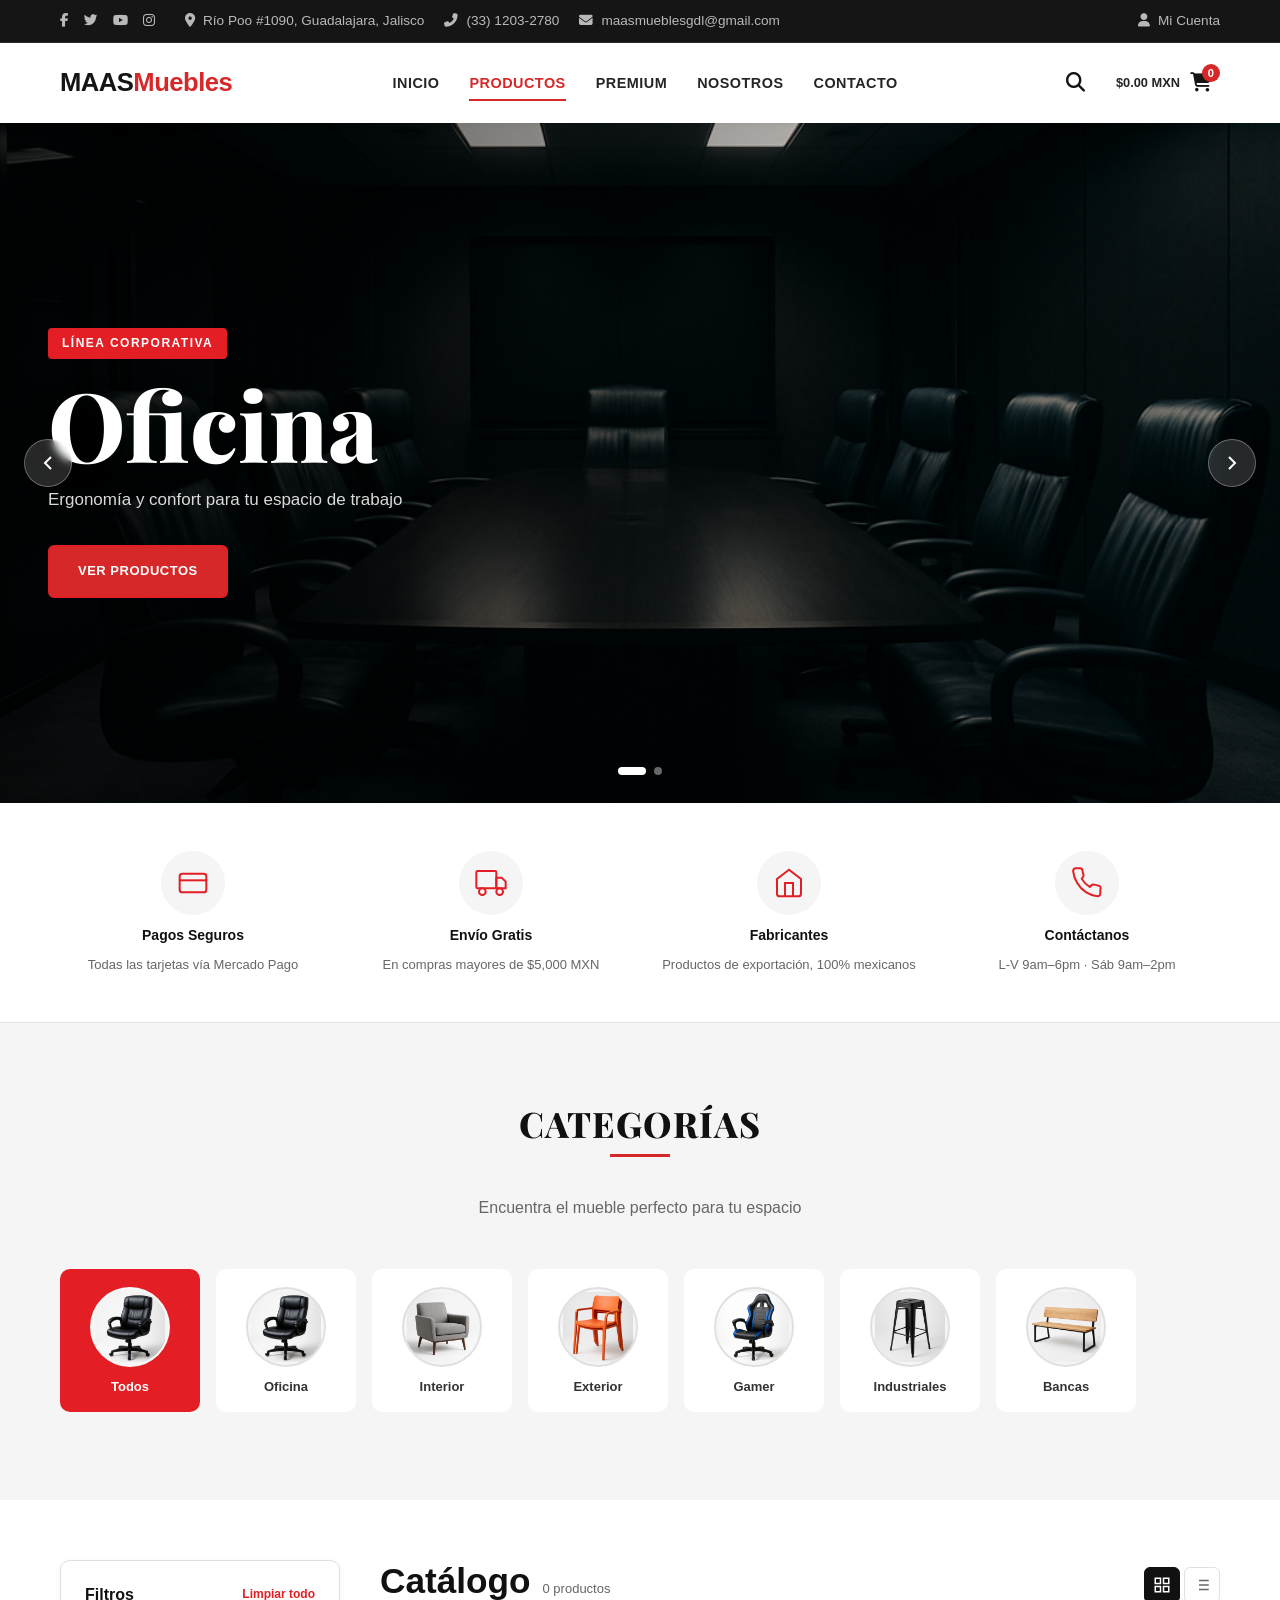
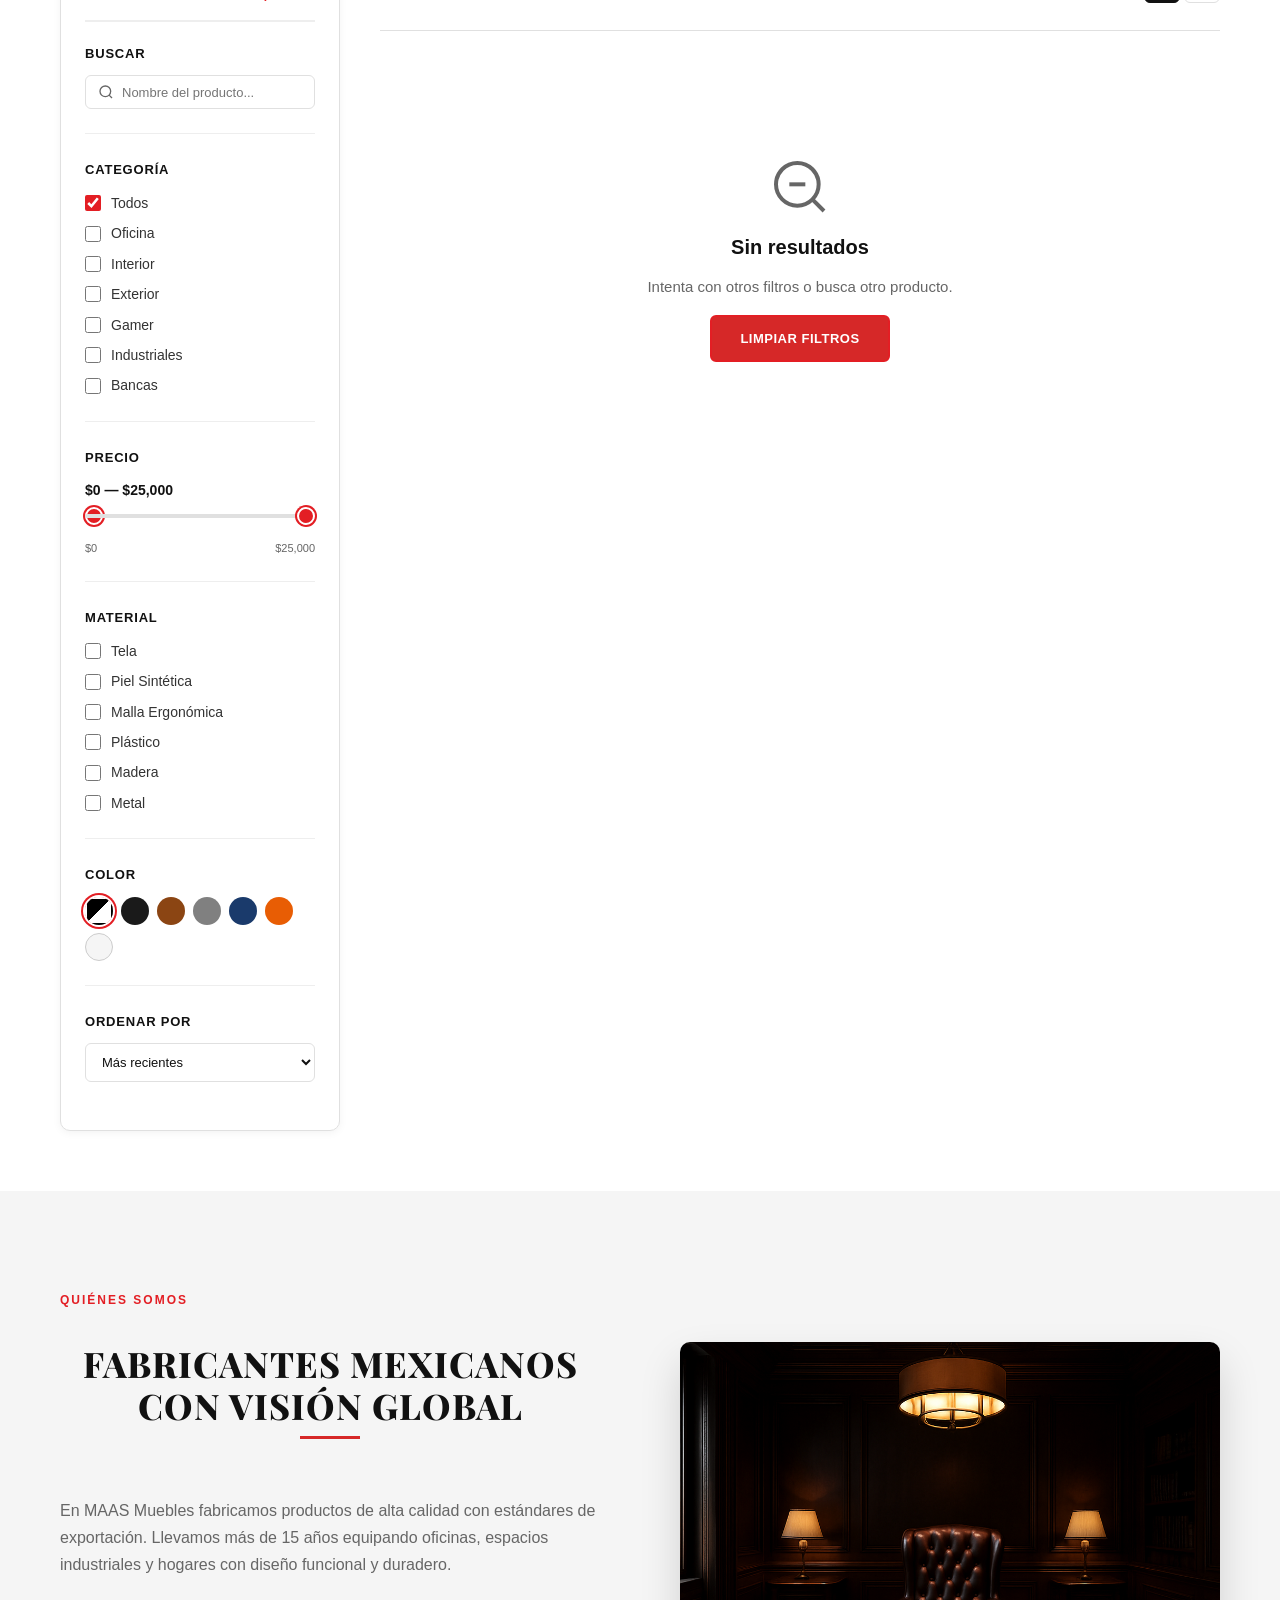
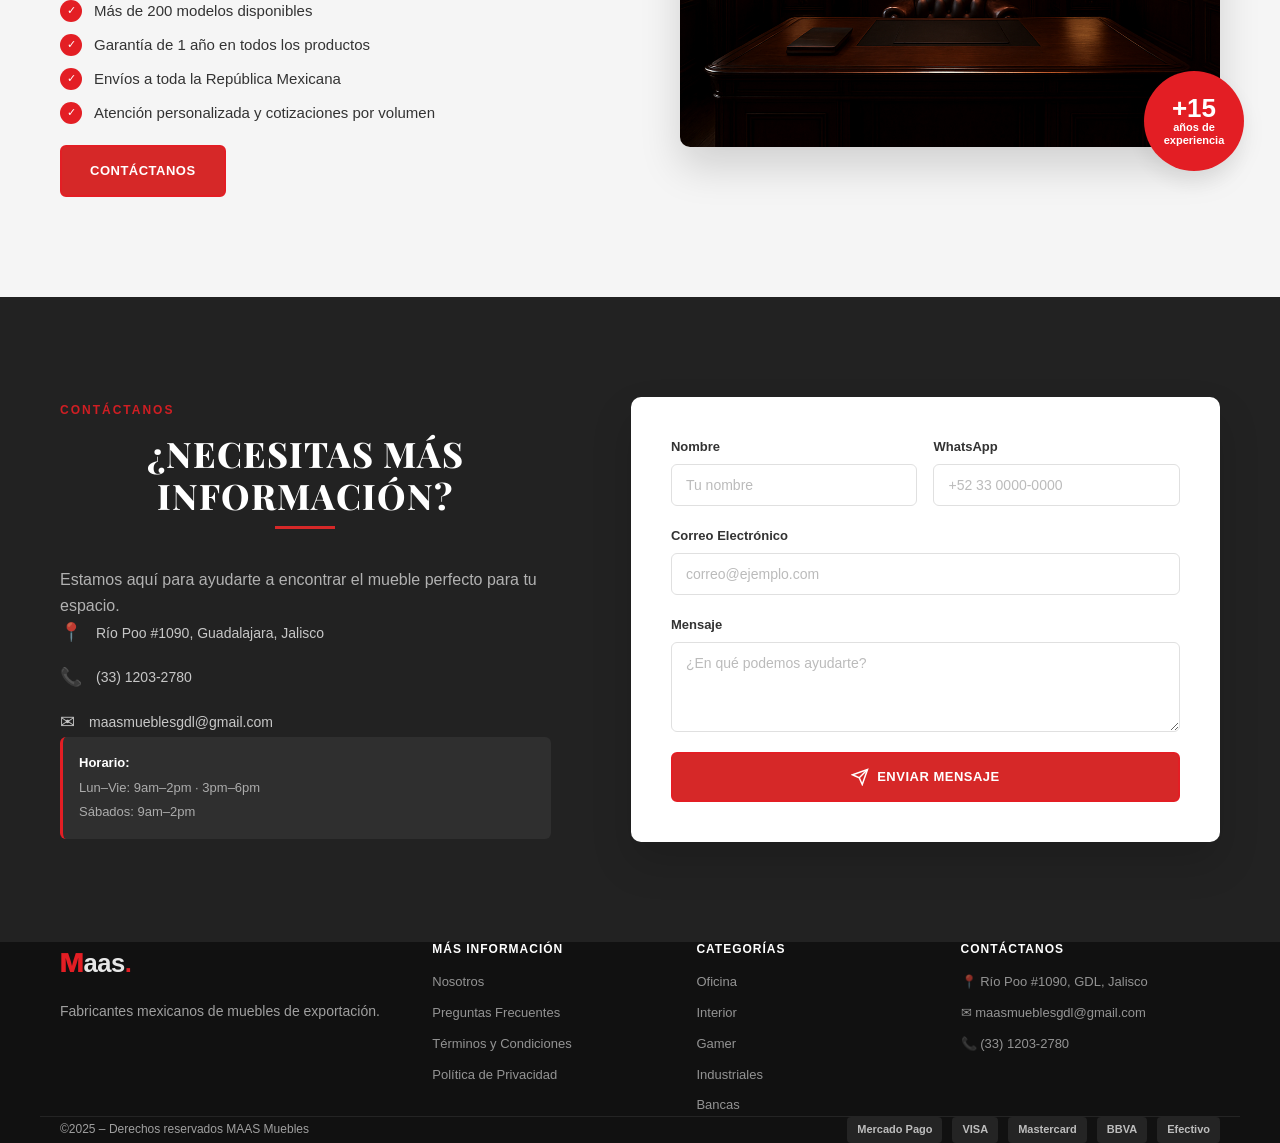
==== catalogo.html @ fa9b50a2 "Add files via upload" ====
<!DOCTYPE html>
<html lang="es">
<head>
  <meta charset="UTF-8" />
  <meta name="viewport" content="width=device-width, initial-scale=1.0" />
  <meta name="description" content="MAAS Muebles — Venta en línea de sillas para oficina, interiores y exteriores. Fabricantes mexicanos, productos de exportación." />
  <title>MAAS Muebles — Catálogo de Sillas</title>
  <link rel="preconnect" href="https://fonts.googleapis.com" />
  <link rel="preconnect" href="https://fonts.gstatic.com" crossorigin />
  <link href="https://fonts.googleapis.com/css2?family=Inter:wght@300;400;500;600;700;800&family=Playfair+Display:wght@700;800&display=swap" rel="stylesheet" />
  <!-- FontAwesome for Icons -->
  <link rel="stylesheet" href="https://cdnjs.cloudflare.com/ajax/libs/font-awesome/6.4.0/css/all.min.css">
  <!-- Custom CSS -->
  <link rel="stylesheet" href="styles.css" />
  <link rel="stylesheet" href="masmuebles.css">
</head>
<body>
<div class="top-bar">
        <div class="container top-bar-container">
            <div class="top-bar-left">
                <div class="social-links">
                    <a href="#" aria-label="Facebook"><i class="fab fa-facebook-f"></i></a>
                    <a href="#" aria-label="Twitter"><i class="fab fa-twitter"></i></a>
                    <a href="#" aria-label="YouTube"><i class="fab fa-youtube"></i></a>
                    <a href="#" aria-label="Instagram"><i class="fab fa-instagram"></i></a>
                </div>
                <div class="contact-info">
                    <span><i class="fas fa-map-marker-alt"></i> Río Poo #1090, Guadalajara, Jalisco</span>
                    <span><i class="fas fa-phone-alt"></i> (33) 1203-2780</span>
                    <span><i class="fas fa-envelope"></i> <a href="mailto:maasmueblesgdl@gmail.com">maasmueblesgdl@gmail.com</a></span>
                </div>
            </div>
            <div class="top-bar-right">
                <a href="#" id="account-btn"><i class="fas fa-user"></i> Mi Cuenta</a>
            </div>
        </div>
    </div>

    <!-- Main Navigation Header -->
    <header class="main-header">
        <div class="container header-container">
            <!-- Logo -->
            <a href="#" class="logo" aria-label="MAAS Muebles Inicio">
                <span class="logo-text">MAAS<span class="accent-text">Muebles</span></span>
            </a>

            <!-- Navigation Menu -->
            <nav class="main-nav" id="main-nav" aria-label="Menú principal">
                <ul>
                    <li><a href="index.html" class="nav-link">Inicio</a></li>
                    <li><a href="catalogo.html" class="nav-link active">Productos</a></li>
                    <li><a href="productos.html?cat=premium" class="nav-link">Premium</a></li>
                    <li><a href="#contacto" class="nav-link">Nosotros</a></li>
                    <li><a href="#contacto" class="nav-link">Contacto</a></li>
                </ul>
            </nav>

            <!-- Navigation Controls -->
            <div class="header-controls">
                <button class="control-btn" id="search-trigger" aria-label="Buscar productos">
                    <i class="fas fa-search"></i>
                </button>
                <button class="control-btn" id="cart-trigger" aria-label="Ver carrito">
                    <span class="cart-subtotal" id="cart-subtotal">$0.00 MXN</span>
                    <div class="cart-icon-wrapper">
                        <i class="fas fa-shopping-cart"></i>
                        <span class="cart-count" id="cart-count">0</span>
                    </div>
                </button>
                <button class="mobile-menu-toggle" id="menu-toggle" aria-label="Abrir menú de navegación">
                    <i class="fas fa-bars"></i>
                </button>
            </div>
        </div>
    </header>

  <!-- HERO SLIDER -->
  <section class="hero" id="hero" aria-label="Presentación">
    <div class="hero__slides" id="heroSlides">
      <div class="hero__slide active" style="background-image: url('images/hero-oficina.png')">
        <div class="hero__overlay"></div>
        <div class="hero__content">
          <span class="hero__tag">Línea Corporativa</span>
          <h1 class="hero__title">Oficina</h1>
          <p class="hero__sub">Ergonomía y confort para tu espacio de trabajo</p>
          <a href="#catalogo" class="btn-primary">Ver Productos</a>
        </div>
      </div>
      <div class="hero__slide" style="background-image: url('images/hero-premium.png')">
        <div class="hero__overlay"></div>
        <div class="hero__content">
          <span class="hero__tag">Exclusivo</span>
          <h1 class="hero__title">Premium</h1>
          <p class="hero__sub">Diseño de exportación, 100% mexicano</p>
          <a href="#catalogo" class="btn-primary">Explorar Línea</a>
        </div>
      </div>
    </div>
    <button class="hero__btn prev" id="heroPrev" aria-label="Diapositiva anterior">
      <svg width="24" height="24" viewBox="0 0 24 24" fill="none" stroke="currentColor" stroke-width="2"><polyline points="15,18 9,12 15,6"/></svg>
    </button>
    <button class="hero__btn next" id="heroNext" aria-label="Diapositiva siguiente">
      <svg width="24" height="24" viewBox="0 0 24 24" fill="none" stroke="currentColor" stroke-width="2"><polyline points="9,18 15,12 9,6"/></svg>
    </button>
    <div class="hero__dots" id="heroDots">
      <button class="hero__dot active" aria-label="Ir a diapositiva 1"></button>
      <button class="hero__dot" aria-label="Ir a diapositiva 2"></button>
    </div>
  </section>

  <!-- FEATURES STRIP -->
  <section class="features" aria-label="Beneficios">
    <div class="container features__grid">
      <div class="feature">
        <div class="feature__icon">
          <svg width="32" height="32" viewBox="0 0 24 24" fill="none" stroke="currentColor" stroke-width="1.5"><rect x="2" y="5" width="20" height="14" rx="2"/><line x1="2" y1="10" x2="22" y2="10"/></svg>
        </div>
        <h3>Pagos Seguros</h3>
        <p>Todas las tarjetas vía Mercado Pago</p>
      </div>
      <div class="feature">
        <div class="feature__icon">
          <svg width="32" height="32" viewBox="0 0 24 24" fill="none" stroke="currentColor" stroke-width="1.5"><rect x="1" y="3" width="15" height="13" rx="1"/><polygon points="16,8 20,8 23,11 23,16 16,16 16,8"/><circle cx="5.5" cy="18.5" r="2.5"/><circle cx="18.5" cy="18.5" r="2.5"/></svg>
        </div>
        <h3>Envío Gratis</h3>
        <p>En compras mayores de $5,000 MXN</p>
      </div>
      <div class="feature">
        <div class="feature__icon">
          <svg width="32" height="32" viewBox="0 0 24 24" fill="none" stroke="currentColor" stroke-width="1.5"><path d="M3 9l9-7 9 7v11a2 2 0 0 1-2 2H5a2 2 0 0 1-2-2z"/><polyline points="9 22 9 12 15 12 15 22"/></svg>
        </div>
        <h3>Fabricantes</h3>
        <p>Productos de exportación, 100% mexicanos</p>
      </div>
      <div class="feature">
        <div class="feature__icon">
          <svg width="32" height="32" viewBox="0 0 24 24" fill="none" stroke="currentColor" stroke-width="1.5"><path d="M22 16.92v3a2 2 0 0 1-2.18 2 19.79 19.79 0 0 1-8.63-3.07A19.5 19.5 0 0 1 4.69 12a19.79 19.79 0 0 1-3.07-8.67A2 2 0 0 1 3.62 1h3a2 2 0 0 1 2 1.72 12.84 12.84 0 0 0 .7 2.81 2 2 0 0 1-.45 2.11L8.09 8.91a16 16 0 0 0 6 6l1.27-1.27a2 2 0 0 1 2.11-.45 12.84 12.84 0 0 0 2.81.7A2 2 0 0 1 22 16.92z"/></svg>
        </div>
        <h3>Contáctanos</h3>
        <p>L-V 9am–6pm · Sáb 9am–2pm</p>
      </div>
    </div>
  </section>

  <!-- CATEGORIES -->
  <section class="categories" id="categorias" aria-labelledby="catTitle">
    <div class="container">
      <div class="section-header">
        <h2 class="section-title" id="catTitle">Categorías</h2>
        <p class="section-sub">Encuentra el mueble perfecto para tu espacio</p>
      </div>
      <div class="categories__grid">
        <button class="cat-card active" data-cat="todos" aria-pressed="true">
          <div class="cat-card__img-wrap">
            <img src="images/silla-ejecutiva.png" alt="Todos los productos" loading="lazy" />
          </div>
          <span>Todos</span>
        </button>
        <button class="cat-card" data-cat="oficina" aria-pressed="false">
          <div class="cat-card__img-wrap">
            <img src="images/silla-ejecutiva.png" alt="Sillas de oficina" loading="lazy" />
          </div>
          <span>Oficina</span>
        </button>
        <button class="cat-card" data-cat="interior" aria-pressed="false">
          <div class="cat-card__img-wrap">
            <img src="images/silla-interior.png" alt="Sillas de interior" loading="lazy" />
          </div>
          <span>Interior</span>
        </button>
        <button class="cat-card" data-cat="exterior" aria-pressed="false">
          <div class="cat-card__img-wrap">
            <img src="images/silla-exterior.png" alt="Sillas de exterior" loading="lazy" />
          </div>
          <span>Exterior</span>
        </button>
        <button class="cat-card" data-cat="gamer" aria-pressed="false">
          <div class="cat-card__img-wrap">
            <img src="images/silla-gamer.png" alt="Sillas gamer" loading="lazy" />
          </div>
          <span>Gamer</span>
        </button>
        <button class="cat-card" data-cat="industrial" aria-pressed="false">
          <div class="cat-card__img-wrap">
            <img src="images/silla-industrial.png" alt="Muebles industriales" loading="lazy" />
          </div>
          <span>Industriales</span>
        </button>
        <button class="cat-card" data-cat="bancas" aria-pressed="false">
          <div class="cat-card__img-wrap">
            <img src="images/banca.png" alt="Bancas" loading="lazy" />
          </div>
          <span>Bancas</span>
        </button>
      </div>
    </div>
  </section>

  <!-- CATALOG -->
  <section class="catalog-section" id="catalogo" aria-labelledby="catlogTitle">
    <div class="container catalog-layout">

      <!-- SIDEBAR FILTERS -->
      <aside class="sidebar" id="sidebar" aria-label="Filtros">
        <div class="sidebar__header">
          <h2 class="sidebar__title">Filtros</h2>
          <button class="sidebar__clear" id="clearFilters" aria-label="Limpiar filtros">Limpiar todo</button>
        </div>

        <!-- Search filter -->
        <div class="filter-group">
          <h3 class="filter-group__title">Buscar</h3>
          <div class="filter-search">
            <svg width="16" height="16" viewBox="0 0 24 24" fill="none" stroke="currentColor" stroke-width="2"><circle cx="11" cy="11" r="8"/><path d="m21 21-4.35-4.35"/></svg>
            <input type="search" id="filterSearch" placeholder="Nombre del producto..." class="filter-input" aria-label="Filtrar por nombre" />
          </div>
        </div>

        <!-- Category filter -->
        <div class="filter-group">
          <h3 class="filter-group__title">Categoría</h3>
          <div class="filter-options" role="group" aria-label="Filtrar por categoría">
            <label class="filter-checkbox"><input type="checkbox" name="cat" value="todos" checked /> <span>Todos</span></label>
            <label class="filter-checkbox"><input type="checkbox" name="cat" value="oficina" /> <span>Oficina</span></label>
            <label class="filter-checkbox"><input type="checkbox" name="cat" value="interior" /> <span>Interior</span></label>
            <label class="filter-checkbox"><input type="checkbox" name="cat" value="exterior" /> <span>Exterior</span></label>
            <label class="filter-checkbox"><input type="checkbox" name="cat" value="gamer" /> <span>Gamer</span></label>
            <label class="filter-checkbox"><input type="checkbox" name="cat" value="industrial" /> <span>Industriales</span></label>
            <label class="filter-checkbox"><input type="checkbox" name="cat" value="bancas" /> <span>Bancas</span></label>
          </div>
        </div>

        <!-- Price filter -->
        <div class="filter-group">
          <h3 class="filter-group__title">Precio</h3>
          <div class="price-display">
            <span id="priceMin">$0</span> — <span id="priceMax">$25,000</span>
          </div>
          <div class="range-wrap">
            <input type="range" id="rangeMin" min="0" max="25000" value="0" step="500" class="range-slider" aria-label="Precio mínimo" />
            <input type="range" id="rangeMax" min="0" max="25000" value="25000" step="500" class="range-slider" aria-label="Precio máximo" />
          </div>
          <div class="price-labels">
            <span>$0</span><span>$25,000</span>
          </div>
        </div>

        <!-- Material filter -->
        <div class="filter-group">
          <h3 class="filter-group__title">Material</h3>
          <div class="filter-options" role="group" aria-label="Filtrar por material">
            <label class="filter-checkbox"><input type="checkbox" name="mat" value="tela" /> <span>Tela</span></label>
            <label class="filter-checkbox"><input type="checkbox" name="mat" value="piel" /> <span>Piel Sintética</span></label>
            <label class="filter-checkbox"><input type="checkbox" name="mat" value="malla" /> <span>Malla Ergonómica</span></label>
            <label class="filter-checkbox"><input type="checkbox" name="mat" value="plastico" /> <span>Plástico</span></label>
            <label class="filter-checkbox"><input type="checkbox" name="mat" value="madera" /> <span>Madera</span></label>
            <label class="filter-checkbox"><input type="checkbox" name="mat" value="metal" /> <span>Metal</span></label>
          </div>
        </div>

        <!-- Color filter -->
        <div class="filter-group">
          <h3 class="filter-group__title">Color</h3>
          <div class="color-options" role="group" aria-label="Filtrar por color">
            <button class="color-swatch active" data-color="todos" style="background: linear-gradient(135deg,#000 50%,#fff 50%)" aria-label="Todos los colores" title="Todos"></button>
            <button class="color-swatch" data-color="negro" style="background:#1a1a1a" aria-label="Negro" title="Negro"></button>
            <button class="color-swatch" data-color="cafe" style="background:#8B4513" aria-label="Café" title="Café"></button>
            <button class="color-swatch" data-color="gris" style="background:#808080" aria-label="Gris" title="Gris"></button>
            <button class="color-swatch" data-color="azul" style="background:#1a3a6b" aria-label="Azul" title="Azul"></button>
            <button class="color-swatch" data-color="naranja" style="background:#e85d04" aria-label="Naranja" title="Naranja"></button>
            <button class="color-swatch" data-color="blanco" style="background:#f5f5f5;border:1px solid #ccc" aria-label="Blanco" title="Blanco"></button>
          </div>
        </div>

        <!-- Sort filter -->
        <div class="filter-group">
          <h3 class="filter-group__title">Ordenar por</h3>
          <select class="filter-select" id="sortSelect" aria-label="Ordenar productos">
            <option value="default">Más recientes</option>
            <option value="price-asc">Precio: Menor a Mayor</option>
            <option value="price-desc">Precio: Mayor a Menor</option>
            <option value="name-asc">Nombre A–Z</option>
            <option value="name-desc">Nombre Z–A</option>
          </select>
        </div>

        <!-- Mobile close -->
        <button class="sidebar__close-mobile" id="closeSidebar" aria-label="Cerrar filtros">✕ Cerrar</button>
      </aside>

      <!-- MAIN CATALOG -->
      <main class="catalog-main" aria-label="Catálogo de productos">
        <div class="catalog-toolbar">
          <div class="catalog-toolbar__left">
            <h2 class="catalog-title" id="catlogTitle">Catálogo</h2>
            <span class="catalog-count" id="catalogCount">0 productos</span>
          </div>
          <div class="catalog-toolbar__right">
            <button class="filter-toggle" id="filterToggle" aria-label="Abrir filtros">
              <svg width="18" height="18" viewBox="0 0 24 24" fill="none" stroke="currentColor" stroke-width="2"><line x1="4" y1="6" x2="20" y2="6"/><line x1="8" y1="12" x2="16" y2="12"/><line x1="11" y1="18" x2="13" y2="18"/></svg>
              Filtros
            </button>
            <div class="view-toggle">
              <button class="view-btn active" id="gridView" aria-label="Vista cuadrícula" aria-pressed="true">
                <svg width="18" height="18" viewBox="0 0 24 24" fill="none" stroke="currentColor" stroke-width="2"><rect x="3" y="3" width="7" height="7"/><rect x="14" y="3" width="7" height="7"/><rect x="3" y="14" width="7" height="7"/><rect x="14" y="14" width="7" height="7"/></svg>
              </button>
              <button class="view-btn" id="listView" aria-label="Vista lista" aria-pressed="false">
                <svg width="18" height="18" viewBox="0 0 24 24" fill="none" stroke="currentColor" stroke-width="2"><line x1="8" y1="6" x2="21" y2="6"/><line x1="8" y1="12" x2="21" y2="12"/><line x1="8" y1="18" x2="21" y2="18"/><line x1="3" y1="6" x2="3.01" y2="6"/><line x1="3" y1="12" x2="3.01" y2="12"/><line x1="3" y1="18" x2="3.01" y2="18"/></svg>
              </button>
            </div>
          </div>
        </div>

        <!-- Active Filters Tags -->
        <div class="active-filters" id="activeFilters" aria-live="polite"></div>

        <!-- Product grid -->
        <div class="products-grid" id="productsGrid" aria-label="Productos">
          <!-- Rendered by JS -->
        </div>

        <!-- No results -->
        <div class="no-results" id="noResults" hidden aria-live="polite">
          <svg width="64" height="64" viewBox="0 0 24 24" fill="none" stroke="currentColor" stroke-width="1.5"><circle cx="11" cy="11" r="8"/><path d="m21 21-4.35-4.35"/><line x1="8" y1="11" x2="14" y2="11"/></svg>
          <h3>Sin resultados</h3>
          <p>Intenta con otros filtros o busca otro producto.</p>
          <button class="btn-primary" onclick="resetAllFilters()">Limpiar filtros</button>
        </div>
      </main>
    </div>
  </section>

  <!-- NOSOTROS -->
  <section class="about" id="nosotros" aria-labelledby="aboutTitle">
    <div class="container about__grid">
      <div class="about__text">
        <span class="section-tag">Quiénes Somos</span>
        <h2 class="section-title" id="aboutTitle">Fabricantes mexicanos con visión global</h2>
        <p>En MAAS Muebles fabricamos productos de alta calidad con estándares de exportación. Llevamos más de 15 años equipando oficinas, espacios industriales y hogares con diseño funcional y duradero.</p>
        <ul class="about__list">
          <li><span class="check">✓</span> Más de 200 modelos disponibles</li>
          <li><span class="check">✓</span> Garantía de 1 año en todos los productos</li>
          <li><span class="check">✓</span> Envíos a toda la República Mexicana</li>
          <li><span class="check">✓</span> Atención personalizada y cotizaciones por volumen</li>
        </ul>
        <a href="#contacto" class="btn-primary">Contáctanos</a>
      </div>
      <div class="about__visual">
        <div class="about__img-wrap">
          <img src="images/hero-premium.png" alt="Oficina equipada con muebles MAAS" loading="lazy" />
        </div>
        <div class="about__badge">
          <strong>+15</strong>
          <span>años de experiencia</span>
        </div>
      </div>
    </div>
  </section>

  <!-- CONTACT -->
  <section class="contact" id="contacto" aria-labelledby="contactTitle">
    <div class="container contact__grid">
      <div class="contact__info">
        <span class="section-tag light">Contáctanos</span>
        <h2 class="section-title light" id="contactTitle">¿Necesitas más información?</h2>
        <p class="contact__info-text">Estamos aquí para ayudarte a encontrar el mueble perfecto para tu espacio.</p>
        <div class="contact__details">
          <div class="contact__detail">
            <div class="contact__detail-icon">📍</div>
            <span>Río Poo #1090, Guadalajara, Jalisco</span>
          </div>
          <div class="contact__detail">
            <div class="contact__detail-icon">📞</div>
            <a href="tel:+523312032780">(33) 1203-2780</a>
          </div>
          <div class="contact__detail">
            <div class="contact__detail-icon">✉</div>
            <a href="mailto:maasmueblesgdl@gmail.com">maasmueblesgdl@gmail.com</a>
          </div>
        </div>
        <div class="contact__hours">
          <strong>Horario:</strong>
          <span>Lun–Vie: 9am–2pm · 3pm–6pm</span>
          <span>Sábados: 9am–2pm</span>
        </div>
      </div>
      <div class="contact__form-wrap">
        <form class="contact__form" id="contactForm" novalidate>
          <div class="form-row">
            <div class="form-field">
              <label for="fname">Nombre</label>
              <input type="text" id="fname" name="nombre" placeholder="Tu nombre" required autocomplete="name" />
            </div>
            <div class="form-field">
              <label for="fphone">WhatsApp</label>
              <input type="tel" id="fphone" name="whatsapp" placeholder="+52 33 0000-0000" autocomplete="tel" />
            </div>
          </div>
          <div class="form-field">
            <label for="femail">Correo Electrónico</label>
            <input type="email" id="femail" name="email" placeholder="correo@ejemplo.com" required autocomplete="email" />
          </div>
          <div class="form-field">
            <label for="fmessage">Mensaje</label>
            <textarea id="fmessage" name="mensaje" rows="4" placeholder="¿En qué podemos ayudarte?" required></textarea>
          </div>
          <button type="submit" class="btn-primary btn-full">
            <svg width="18" height="18" viewBox="0 0 24 24" fill="none" stroke="currentColor" stroke-width="2"><line x1="22" y1="2" x2="11" y2="13"/><polygon points="22 2 15 22 11 13 2 9 22 2"/></svg>
            Enviar Mensaje
          </button>
          <p class="form-success" id="formSuccess" hidden>¡Mensaje enviado! Nos pondremos en contacto contigo pronto.</p>
        </form>
      </div>
    </div>
  </section>

  <!-- FOOTER -->
  <footer class="footer">
    <div class="container footer__inner">
      <div class="footer__brand">
        <a href="#" class="navbar__logo footer-logo">
          <span class="logo-icon">M</span><span class="logo-text">aas<span class="logo-dot">.</span></span>
        </a>
        <p>Fabricantes mexicanos de muebles de exportación.</p>
      </div>
      <div class="footer__col">
        <h4>Más Información</h4>
        <ul>
          <li><a href="#">Nosotros</a></li>
          <li><a href="#">Preguntas Frecuentes</a></li>
          <li><a href="#">Términos y Condiciones</a></li>
          <li><a href="#">Política de Privacidad</a></li>
        </ul>
      </div>
      <div class="footer__col">
        <h4>Categorías</h4>
        <ul>
          <li><a href="#" onclick="filterByCategory('oficina')">Oficina</a></li>
          <li><a href="#" onclick="filterByCategory('interior')">Interior</a></li>
          <li><a href="#" onclick="filterByCategory('gamer')">Gamer</a></li>
          <li><a href="#" onclick="filterByCategory('industrial')">Industriales</a></li>
          <li><a href="#" onclick="filterByCategory('bancas')">Bancas</a></li>
        </ul>
      </div>
      <div class="footer__col">
        <h4>Contáctanos</h4>
        <ul>
          <li>📍 Río Poo #1090, GDL, Jalisco</li>
          <li><a href="mailto:maasmueblesgdl@gmail.com">✉ maasmueblesgdl@gmail.com</a></li>
          <li><a href="tel:+523312032780">📞 (33) 1203-2780</a></li>
        </ul>
      </div>
    </div>
    <div class="footer__bottom container">
      <p>©2025 – Derechos reservados MAAS Muebles</p>
      <div class="footer__payments" aria-label="Métodos de pago">
        <span>Mercado Pago</span>
        <span>VISA</span>
        <span>Mastercard</span>
        <span>BBVA</span>
        <span>Efectivo</span>
      </div>
    </div>
  </footer>

  <!-- PRODUCT QUICK VIEW MODAL -->
  <div class="modal-overlay" id="modalOverlay" hidden aria-modal="true" role="dialog" aria-labelledby="modalTitle">
    <div class="modal">
      <button class="modal__close" id="modalClose" aria-label="Cerrar">✕</button>
      <div class="modal__content" id="modalContent"></div>
    </div>
  </div>

  <!-- CART TOAST -->
  <div class="toast" id="cartToast" role="status" aria-live="polite">
    Producto agregado al carrito
  </div>

  <!-- MOBILE FILTER OVERLAY -->
  <div class="sidebar-overlay" id="sidebarOverlay" hidden aria-hidden="true"></div>

  <script src="app.js"></script>
</body>
</html>
---- styles.css ----
/* ============================================
   MAAS MUEBLES — Design System
   Colors: #e31e24 (brand red), #111 (dark), #f5f5f5 (light), #fff (white), #666 (muted)
   Fonts: Inter (body), Playfair Display (display headings)
============================================ */

/* === RESET & BASE === */
*, *::before, *::after { box-sizing: border-box; margin: 0; padding: 0; }

:root {
  --red: #e31e24;
  --red-dark: #b8171c;
  --red-light: #ff3b41;
  --dark: #111111;
  --dark-2: #222222;
  --dark-3: #333333;
  --mid: #666666;
  --light: #f5f5f5;
  --light-2: #eeeeee;
  --white: #ffffff;
  --border: #e0e0e0;
  --shadow-sm: 0 2px 8px rgba(0,0,0,.08);
  --shadow-md: 0 4px 20px rgba(0,0,0,.12);
  --shadow-lg: 0 8px 40px rgba(0,0,0,.16);
  --radius: 10px;
  --radius-sm: 6px;
  --transition: .25s ease;
}

html { scroll-behavior: smooth; }
body {
  font-family: 'Inter', sans-serif;
  font-size: 15px;
  line-height: 1.6;
  color: var(--dark);
  background: var(--white);
  overflow-x: hidden;
}
img { max-width: 100%; display: block; }
a { color: inherit; text-decoration: none; }
ul { list-style: none; }
button { cursor: pointer; border: none; background: none; font-family: inherit; }

.container { max-width: 1280px; margin: 0 auto; padding: 0 24px; }

/* === TOPBAR === */
.topbar {
  background: var(--dark);
  color: #aaa;
  font-size: 12px;
  padding: 8px 24px;
  display: flex;
  justify-content: space-between;
  align-items: center;
  gap: 16px;
}
.topbar__left { display: flex; align-items: center; gap: 20px; flex-wrap: wrap; }
.topbar__left a { color: #aaa; transition: color var(--transition); }
.topbar__left a:hover { color: var(--red); }
.topbar__account { color: var(--white); font-weight: 500; transition: color var(--transition); }
.topbar__account:hover { color: var(--red); }

/* === NAVBAR === */
.navbar {
  position: sticky;
  top: 0;
  z-index: 100;
  background: var(--white);
  border-bottom: 1px solid var(--border);
  box-shadow: var(--shadow-sm);
  transition: box-shadow var(--transition);
}
.navbar.scrolled { box-shadow: var(--shadow-md); }
.navbar__inner {
  display: flex;
  align-items: center;
  justify-content: space-between;
  height: 68px;
  gap: 24px;
}
.navbar__logo {
  display: flex;
  align-items: baseline;
  font-family: 'Inter', sans-serif;
  font-weight: 800;
  font-size: 22px;
  letter-spacing: -0.5px;
  color: var(--dark);
  flex-shrink: 0;
}
.logo-icon { color: var(--red); font-size: 26px; }
.logo-text { color: var(--dark); }
.logo-dot { color: var(--red); }
footer .footer-logo { font-size: 20px; }

.navbar__nav { display: flex; align-items: center; gap: 4px; }
.nav-link {
  padding: 8px 14px;
  font-size: 13px;
  font-weight: 600;
  letter-spacing: .5px;
  text-transform: uppercase;
  color: var(--mid);
  border-radius: var(--radius-sm);
  transition: color var(--transition), background var(--transition);
  position: relative;
}
.nav-link::after {
  content: '';
  position: absolute;
  bottom: 4px;
  left: 14px;
  right: 14px;
  height: 2px;
  background: var(--red);
  transform: scaleX(0);
  transition: transform var(--transition);
  transform-origin: center;
}
.nav-link:hover, .nav-link.active { color: var(--dark); }
.nav-link:hover::after, .nav-link.active::after { transform: scaleX(1); }

.navbar__actions { display: flex; align-items: center; gap: 8px; }
.btn-icon {
  width: 40px; height: 40px;
  display: flex; align-items: center; justify-content: center;
  border-radius: 50%;
  color: var(--dark-3);
  transition: background var(--transition), color var(--transition);
}
.btn-icon:hover { background: var(--light); color: var(--red); }
.btn-cart {
  position: relative;
  width: 40px; height: 40px;
  display: flex; align-items: center; justify-content: center;
  border-radius: 50%;
  color: var(--dark-3);
  transition: background var(--transition), color var(--transition);
  background: var(--red);
  color: var(--white);
}
.btn-cart:hover { background: var(--red-dark); }
.cart-count {
  position: absolute;
  top: -4px; right: -4px;
  background: var(--dark);
  color: var(--white);
  font-size: 10px;
  font-weight: 700;
  width: 18px; height: 18px;
  border-radius: 50%;
  display: flex; align-items: center; justify-content: center;
}
.btn-hamburger {
  display: none;
  flex-direction: column;
  justify-content: space-between;
  width: 28px; height: 20px;
  padding: 0;
}
.btn-hamburger span {
  display: block; height: 2px;
  background: var(--dark);
  border-radius: 2px;
  transition: transform var(--transition), opacity var(--transition);
}
.btn-hamburger.open span:nth-child(1) { transform: translateY(9px) rotate(45deg); }
.btn-hamburger.open span:nth-child(2) { opacity: 0; }
.btn-hamburger.open span:nth-child(3) { transform: translateY(-9px) rotate(-45deg); }

/* Search bar */
.search-bar {
  border-top: 1px solid var(--border);
  padding: 14px 0;
  background: var(--white);
  display: none;
}
.search-bar.open { display: block; }
.search-bar > .container { position: relative; }
.search-bar__input {
  width: 100%;
  padding: 12px 48px 12px 16px;
  border: 2px solid var(--border);
  border-radius: var(--radius);
  font-size: 15px;
  font-family: inherit;
  outline: none;
  transition: border-color var(--transition);
}
.search-bar__input:focus { border-color: var(--red); }
.search-bar__close {
  position: absolute;
  right: 28px; top: 50%;
  transform: translateY(-50%);
  color: var(--mid);
  font-size: 18px;
  transition: color var(--transition);
}
.search-bar__close:hover { color: var(--red); }

/* === HERO === */
.hero {
  position: relative;
  height: min(90vh, 680px);
  overflow: hidden;
  background: var(--dark);
}
.hero__slides { width: 100%; height: 100%; }
.hero__slide {
  position: absolute;
  inset: 0;
  background-size: cover;
  background-position: center;
  opacity: 0;
  transition: opacity .8s ease;
}
.hero__slide.active { opacity: 1; }
.hero__overlay {
  position: absolute;
  inset: 0;
  background: linear-gradient(to right, rgba(0,0,0,.75) 0%, rgba(0,0,0,.3) 60%, transparent 100%);
}
.hero__content {
  position: relative;
  z-index: 2;
  height: 100%;
  display: flex;
  flex-direction: column;
  justify-content: center;
  padding: 60px max(48px, calc((100vw - 1280px) / 2 + 24px));
  max-width: 600px;
}
.hero__tag {
  display: inline-block;
  background: var(--red);
  color: var(--white);
  font-size: 12px;
  font-weight: 700;
  letter-spacing: 1.5px;
  text-transform: uppercase;
  padding: 6px 14px;
  border-radius: 4px;
  margin-bottom: 16px;
  width: fit-content;
}
.hero__title {
  font-family: 'Playfair Display', serif;
  font-size: clamp(52px, 8vw, 96px);
  font-weight: 800;
  color: var(--white);
  line-height: 1;
  margin-bottom: 16px;
  text-shadow: 0 2px 20px rgba(0,0,0,.3);
}
.hero__sub {
  font-size: 17px;
  color: rgba(255,255,255,.85);
  margin-bottom: 32px;
  max-width: 400px;
  line-height: 1.5;
}
.hero__btn {
  position: absolute;
  top: 50%;
  transform: translateY(-50%);
  width: 48px; height: 48px;
  background: rgba(255,255,255,.15);
  backdrop-filter: blur(4px);
  border: 1px solid rgba(255,255,255,.3);
  border-radius: 50%;
  color: var(--white);
  display: flex; align-items: center; justify-content: center;
  z-index: 3;
  transition: background var(--transition);
}
.hero__btn:hover { background: var(--red); border-color: var(--red); }
.hero__btn.prev { left: 24px; }
.hero__btn.next { right: 24px; }
.hero__dots {
  position: absolute;
  bottom: 28px;
  left: 50%;
  transform: translateX(-50%);
  display: flex;
  gap: 8px;
  z-index: 3;
}
.hero__dot {
  width: 8px; height: 8px;
  border-radius: 4px;
  background: rgba(255,255,255,.4);
  transition: width var(--transition), background var(--transition);
}
.hero__dot.active { width: 28px; background: var(--white); }

/* === BUTTONS === */
.btn-primary {
  display: inline-flex;
  align-items: center;
  gap: 8px;
  padding: 14px 28px;
  background: var(--red);
  color: var(--white);
  font-size: 13px;
  font-weight: 700;
  letter-spacing: .5px;
  text-transform: uppercase;
  border-radius: var(--radius-sm);
  transition: background var(--transition), transform var(--transition), box-shadow var(--transition);
  border: 2px solid var(--red);
  width: fit-content;
}
.btn-primary:hover { background: var(--red-dark); border-color: var(--red-dark); transform: translateY(-1px); box-shadow: 0 6px 20px rgba(227,30,36,.35); }
.btn-primary:active { transform: translateY(0); }
.btn-full { width: 100%; justify-content: center; }
.btn-outline {
  display: inline-flex; align-items: center; gap: 8px;
  padding: 10px 20px;
  background: transparent;
  color: var(--red);
  font-size: 13px;
  font-weight: 700;
  letter-spacing: .5px;
  text-transform: uppercase;
  border-radius: var(--radius-sm);
  border: 2px solid var(--red);
  transition: background var(--transition), color var(--transition);
  width: fit-content;
}
.btn-outline:hover { background: var(--red); color: var(--white); }

/* === FEATURES === */
.features { padding: 48px 0; background: var(--white); border-bottom: 1px solid var(--border); }
.features__grid {
  display: grid;
  grid-template-columns: repeat(4, 1fr);
  gap: 32px;
}
.feature { display: flex; flex-direction: column; align-items: center; text-align: center; gap: 12px; }
.feature__icon {
  width: 64px; height: 64px;
  background: var(--light);
  border-radius: 50%;
  display: flex; align-items: center; justify-content: center;
  color: var(--red);
  transition: background var(--transition), transform var(--transition);
}
.feature:hover .feature__icon { background: var(--red); color: var(--white); transform: scale(1.08); }
.feature h3 { font-size: 14px; font-weight: 700; color: var(--dark); }
.feature p { font-size: 13px; color: var(--mid); line-height: 1.4; }

/* === SECTION COMMONS === */
.section-header { text-align: center; margin-bottom: 48px; }
.section-title {
  font-family: 'Playfair Display', serif;
  font-size: clamp(28px, 4vw, 42px);
  font-weight: 800;
  color: var(--dark);
  line-height: 1.2;
  margin-bottom: 12px;
}
.section-sub { font-size: 16px; color: var(--mid); }
.section-tag {
  display: inline-block;
  font-size: 12px;
  font-weight: 700;
  letter-spacing: 2px;
  text-transform: uppercase;
  color: var(--red);
  margin-bottom: 12px;
}

/* === CATEGORIES === */
.categories { padding: 80px 0; background: var(--light); }
.categories__grid {
  display: flex;
  gap: 16px;
  overflow-x: auto;
  padding-bottom: 8px;
  scrollbar-width: thin;
  scrollbar-color: var(--red) var(--light-2);
}
.categories__grid::-webkit-scrollbar { height: 4px; }
.categories__grid::-webkit-scrollbar-thumb { background: var(--red); border-radius: 2px; }
.cat-card {
  flex: 0 0 140px;
  display: flex;
  flex-direction: column;
  align-items: center;
  gap: 12px;
  padding: 16px;
  background: var(--white);
  border-radius: var(--radius);
  border: 2px solid transparent;
  transition: border-color var(--transition), transform var(--transition), box-shadow var(--transition);
  font-size: 13px;
  font-weight: 600;
  color: var(--dark-3);
}
.cat-card:hover { border-color: var(--red); transform: translateY(-2px); box-shadow: var(--shadow-md); }
.cat-card.active { border-color: var(--red); background: var(--red); color: var(--white); }
.cat-card.active .cat-card__img-wrap { border-color: rgba(255,255,255,.3); }
.cat-card__img-wrap {
  width: 80px; height: 80px;
  border-radius: 50%;
  background: var(--light);
  overflow: hidden;
  display: flex; align-items: center; justify-content: center;
  border: 2px solid var(--border);
  flex-shrink: 0;
}
.cat-card__img-wrap img { width: 70px; height: 70px; object-fit: contain; }

/* === CATALOG SECTION === */
.catalog-section { padding: 80px 0; background: var(--white); }
.catalog-layout {
  display: grid;
  grid-template-columns: 280px 1fr;
  gap: 40px;
  align-items: start;
}

/* SIDEBAR */
.sidebar {
  position: sticky;
  top: 88px;
  background: var(--white);
  border: 1px solid var(--border);
  border-radius: var(--radius);
  padding: 24px;
  box-shadow: var(--shadow-sm);
}
.sidebar__header {
  display: flex;
  justify-content: space-between;
  align-items: center;
  margin-bottom: 24px;
  padding-bottom: 16px;
  border-bottom: 2px solid var(--light-2);
}
.sidebar__title { font-size: 16px; font-weight: 700; color: var(--dark); }
.sidebar__clear { font-size: 12px; color: var(--red); font-weight: 600; transition: opacity var(--transition); }
.sidebar__clear:hover { opacity: .7; }
.sidebar__close-mobile { display: none; }

.filter-group { margin-bottom: 28px; padding-bottom: 24px; border-bottom: 1px solid var(--light-2); }
.filter-group:last-of-type { border-bottom: none; margin-bottom: 0; }
.filter-group__title { font-size: 13px; font-weight: 700; text-transform: uppercase; letter-spacing: .8px; color: var(--dark); margin-bottom: 14px; }

.filter-search {
  display: flex; align-items: center; gap: 8px;
  border: 1.5px solid var(--border);
  border-radius: var(--radius-sm);
  padding: 8px 12px;
  transition: border-color var(--transition);
}
.filter-search:focus-within { border-color: var(--red); }
.filter-search svg { color: var(--mid); flex-shrink: 0; }
.filter-input {
  border: none; outline: none;
  font-size: 13px; font-family: inherit;
  width: 100%; color: var(--dark);
  background: transparent;
}

.filter-options { display: flex; flex-direction: column; gap: 8px; }
.filter-checkbox {
  display: flex; align-items: center; gap: 10px;
  cursor: pointer;
  font-size: 14px;
  color: var(--dark-3);
  transition: color var(--transition);
}
.filter-checkbox:hover { color: var(--red); }
.filter-checkbox input { 
  width: 16px; height: 16px;
  accent-color: var(--red);
  cursor: pointer;
  flex-shrink: 0;
}

/* Price range */
.price-display {
  font-size: 14px;
  font-weight: 600;
  color: var(--dark);
  margin-bottom: 12px;
}
.range-wrap {
  position: relative;
  height: 20px;
  margin-bottom: 6px;
}
.range-slider {
  position: absolute;
  inset: 0;
  width: 100%;
  -webkit-appearance: none;
  appearance: none;
  height: 4px;
  background: transparent;
  outline: none;
  pointer-events: none;
}
.range-slider::-webkit-slider-runnable-track {
  height: 4px;
  background: var(--border);
  border-radius: 2px;
}
.range-slider::-webkit-slider-thumb {
  -webkit-appearance: none;
  width: 18px; height: 18px;
  background: var(--red);
  border-radius: 50%;
  border: 2px solid var(--white);
  box-shadow: 0 0 0 2px var(--red);
  pointer-events: auto;
  cursor: pointer;
  margin-top: -7px;
}
.price-labels { display: flex; justify-content: space-between; font-size: 11px; color: var(--mid); }

/* Color swatches */
.color-options { display: flex; flex-wrap: wrap; gap: 8px; }
.color-swatch {
  width: 28px; height: 28px;
  border-radius: 50%;
  cursor: pointer;
  transition: transform var(--transition), box-shadow var(--transition);
  border: 2px solid transparent;
  outline: none;
}
.color-swatch:hover { transform: scale(1.15); }
.color-swatch.active { box-shadow: 0 0 0 2px var(--white), 0 0 0 4px var(--red); }

.filter-select {
  width: 100%;
  padding: 10px 12px;
  border: 1.5px solid var(--border);
  border-radius: var(--radius-sm);
  font-size: 13px;
  font-family: inherit;
  color: var(--dark);
  background: var(--white);
  outline: none;
  cursor: pointer;
  transition: border-color var(--transition);
}
.filter-select:focus { border-color: var(--red); }

/* === CATALOG MAIN === */
.catalog-toolbar {
  display: flex;
  align-items: center;
  justify-content: space-between;
  margin-bottom: 24px;
  padding-bottom: 20px;
  border-bottom: 1px solid var(--border);
  flex-wrap: wrap;
  gap: 12px;
}
.catalog-toolbar__left { display: flex; align-items: baseline; gap: 12px; }
.catalog-title { font-size: 22px; font-weight: 700; color: var(--dark); }
.catalog-count { font-size: 13px; color: var(--mid); }
.catalog-toolbar__right { display: flex; align-items: center; gap: 12px; }

.filter-toggle {
  display: none;
  align-items: center;
  gap: 6px;
  padding: 8px 16px;
  border: 1.5px solid var(--border);
  border-radius: var(--radius-sm);
  font-size: 13px;
  font-weight: 600;
  color: var(--dark-3);
  transition: border-color var(--transition), color var(--transition);
}
.filter-toggle:hover { border-color: var(--red); color: var(--red); }

.view-toggle { display: flex; gap: 4px; }
.view-btn {
  width: 36px; height: 36px;
  display: flex; align-items: center; justify-content: center;
  border-radius: var(--radius-sm);
  color: var(--mid);
  transition: background var(--transition), color var(--transition);
  border: 1.5px solid var(--border);
}
.view-btn:hover { color: var(--red); border-color: var(--red); }
.view-btn.active { background: var(--dark); color: var(--white); border-color: var(--dark); }

/* Active filter tags */
.active-filters {
  display: flex;
  flex-wrap: wrap;
  gap: 8px;
  margin-bottom: 20px;
  min-height: 0;
}
.filter-tag {
  display: inline-flex;
  align-items: center;
  gap: 6px;
  padding: 4px 12px;
  background: var(--light);
  border: 1px solid var(--border);
  border-radius: 20px;
  font-size: 12px;
  font-weight: 500;
  color: var(--dark-3);
}
.filter-tag__remove {
  width: 16px; height: 16px;
  display: flex; align-items: center; justify-content: center;
  border-radius: 50%;
  background: var(--mid);
  color: var(--white);
  font-size: 10px;
  line-height: 1;
  transition: background var(--transition);
  cursor: pointer;
}
.filter-tag__remove:hover { background: var(--red); }

/* PRODUCTS GRID */
.products-grid {
  display: grid;
  grid-template-columns: repeat(3, 1fr);
  gap: 24px;
  transition: opacity .3s ease;
}
.products-grid.list-view {
  grid-template-columns: 1fr;
}

/* PRODUCT CARD */
.product-card {
  background: var(--white);
  border: 1px solid var(--border);
  border-radius: var(--radius);
  overflow: hidden;
  transition: transform var(--transition), box-shadow var(--transition);
  display: flex;
  flex-direction: column;
  position: relative;
}
.product-card:hover { transform: translateY(-4px); box-shadow: var(--shadow-lg); }

.product-card__badge {
  position: absolute;
  top: 12px; left: 12px;
  z-index: 2;
  padding: 4px 10px;
  border-radius: 4px;
  font-size: 11px;
  font-weight: 700;
  text-transform: uppercase;
  letter-spacing: .5px;
}
.badge-new { background: var(--dark); color: var(--white); }
.badge-premium { background: var(--red); color: var(--white); }
.badge-sale { background: #f59e0b; color: var(--white); }

.product-card__wishlist {
  position: absolute;
  top: 12px; right: 12px;
  z-index: 2;
  width: 32px; height: 32px;
  background: var(--white);
  border-radius: 50%;
  display: flex; align-items: center; justify-content: center;
  color: var(--mid);
  box-shadow: var(--shadow-sm);
  transition: color var(--transition), transform var(--transition);
  font-size: 16px;
  opacity: 0;
  transform: scale(.8);
}
.product-card:hover .product-card__wishlist { opacity: 1; transform: scale(1); }
.product-card__wishlist.active { color: var(--red); opacity: 1; transform: scale(1); }
.product-card__wishlist:hover { color: var(--red); transform: scale(1.1) !important; }

.product-card__img-wrap {
  position: relative;
  aspect-ratio: 1;
  overflow: hidden;
  background: var(--light);
}
.product-card__img-wrap img {
  width: 100%; height: 100%;
  object-fit: contain;
  padding: 16px;
  transition: transform .4s ease;
}
.product-card:hover .product-card__img-wrap img { transform: scale(1.06); }

.product-card__quick {
  position: absolute;
  bottom: 12px;
  left: 50%;
  transform: translateX(-50%) translateY(12px);
  opacity: 0;
  white-space: nowrap;
  padding: 8px 16px;
  background: var(--dark);
  color: var(--white);
  font-size: 12px;
  font-weight: 600;
  border-radius: var(--radius-sm);
  transition: opacity var(--transition), transform var(--transition);
}
.product-card:hover .product-card__quick { opacity: 1; transform: translateX(-50%) translateY(0); }

.product-card__body { padding: 16px; flex: 1; display: flex; flex-direction: column; gap: 8px; }
.product-card__cat { font-size: 11px; font-weight: 600; text-transform: uppercase; letter-spacing: .8px; color: var(--red); }
.product-card__name { font-size: 15px; font-weight: 700; color: var(--dark); line-height: 1.3; }
.product-card__material { font-size: 12px; color: var(--mid); }
.product-card__price {
  font-size: 18px;
  font-weight: 800;
  color: var(--dark);
  margin-top: auto;
}
.product-card__price .old-price {
  font-size: 13px;
  font-weight: 400;
  color: var(--mid);
  text-decoration: line-through;
  margin-left: 6px;
}
.product-card__footer { padding: 0 16px 16px; }
.product-card__add {
  width: 100%;
  padding: 10px;
  background: var(--red);
  color: var(--white);
  font-size: 12px;
  font-weight: 700;
  letter-spacing: .5px;
  text-transform: uppercase;
  border-radius: var(--radius-sm);
  transition: background var(--transition), transform var(--transition);
  display: flex; align-items: center; justify-content: center; gap: 6px;
}
.product-card__add:hover { background: var(--red-dark); transform: translateY(-1px); }

/* LIST VIEW */
.products-grid.list-view .product-card {
  flex-direction: row;
}
.products-grid.list-view .product-card__img-wrap {
  width: 200px;
  flex-shrink: 0;
  aspect-ratio: auto;
}
.products-grid.list-view .product-card__body {
  flex: 1;
}
.products-grid.list-view .product-card__footer {
  display: flex;
  align-items: flex-end;
  padding: 16px;
  min-width: 160px;
}
.products-grid.list-view .product-card__add {
  width: auto;
  white-space: nowrap;
}

/* No results */
.no-results {
  text-align: center;
  padding: 80px 24px;
  color: var(--mid);
  display: flex;
  flex-direction: column;
  align-items: center;
  gap: 16px;
}
.no-results h3 { font-size: 20px; font-weight: 700; color: var(--dark); }
.no-results p { font-size: 15px; }

/* === ABOUT === */
.about { padding: 100px 0; background: var(--light); }
.about__grid {
  display: grid;
  grid-template-columns: 1fr 1fr;
  gap: 80px;
  align-items: center;
}
.about__text { display: flex; flex-direction: column; gap: 20px; }
.about__text p { font-size: 16px; color: var(--mid); line-height: 1.7; }
.about__list { display: flex; flex-direction: column; gap: 10px; }
.about__list li { display: flex; align-items: center; gap: 12px; font-size: 15px; color: var(--dark-3); }
.check {
  width: 22px; height: 22px;
  background: var(--red);
  color: var(--white);
  border-radius: 50%;
  display: flex; align-items: center; justify-content: center;
  font-size: 11px;
  flex-shrink: 0;
}
.about__visual { position: relative; }
.about__img-wrap {
  border-radius: var(--radius);
  overflow: hidden;
  aspect-ratio: 4/3;
  box-shadow: var(--shadow-lg);
}
.about__img-wrap img { width: 100%; height: 100%; object-fit: cover; }
.about__badge {
  position: absolute;
  bottom: -24px;
  right: -24px;
  background: var(--red);
  color: var(--white);
  width: 100px; height: 100px;
  border-radius: 50%;
  display: flex;
  flex-direction: column;
  align-items: center;
  justify-content: center;
  box-shadow: var(--shadow-md);
}
.about__badge strong { font-size: 26px; font-weight: 800; line-height: 1; }
.about__badge span { font-size: 11px; font-weight: 600; text-align: center; line-height: 1.2; }

/* === CONTACT === */
.contact { padding: 100px 0; background: var(--dark-2); }
.contact__grid {
  display: grid;
  grid-template-columns: 1fr 1.2fr;
  gap: 80px;
  align-items: start;
}
.section-title.light { color: var(--white); }
.section-tag.light { color: rgba(227,30,36,.9); }
.contact__info-text { font-size: 16px; color: rgba(255,255,255,.65); line-height: 1.6; }
.contact__details { display: flex; flex-direction: column; gap: 16px; }
.contact__detail { display: flex; align-items: center; gap: 14px; color: rgba(255,255,255,.75); font-size: 14px; }
.contact__detail a { color: rgba(255,255,255,.75); transition: color var(--transition); }
.contact__detail a:hover { color: var(--red); }
.contact__detail-icon { font-size: 18px; }
.contact__hours {
  display: flex;
  flex-direction: column;
  gap: 4px;
  padding: 16px;
  background: rgba(255,255,255,.06);
  border-radius: var(--radius-sm);
  border-left: 3px solid var(--red);
}
.contact__hours strong { font-size: 13px; color: var(--white); font-weight: 700; }
.contact__hours span { font-size: 13px; color: rgba(255,255,255,.6); }

.contact__form-wrap {
  background: var(--white);
  border-radius: var(--radius);
  padding: 40px;
  box-shadow: var(--shadow-lg);
}
.contact__form { display: flex; flex-direction: column; gap: 20px; }
.form-row { display: grid; grid-template-columns: 1fr 1fr; gap: 16px; }
.form-field { display: flex; flex-direction: column; gap: 6px; }
.form-field label { font-size: 13px; font-weight: 600; color: var(--dark-3); }
.form-field input,
.form-field textarea {
  padding: 12px 14px;
  border: 1.5px solid var(--border);
  border-radius: var(--radius-sm);
  font-size: 14px;
  font-family: inherit;
  color: var(--dark);
  background: var(--white);
  outline: none;
  transition: border-color var(--transition);
  resize: vertical;
}
.form-field input:focus,
.form-field textarea:focus { border-color: var(--red); }
.form-field input::placeholder,
.form-field textarea::placeholder { color: #bbb; }
.form-success {
  padding: 12px 16px;
  background: #dcfce7;
  color: #166534;
  border-radius: var(--radius-sm);
  font-size: 14px;
  font-weight: 500;
  text-align: center;
}

/* === FOOTER === */
.footer { background: var(--dark); color: rgba(255,255,255,.6); }
.footer__inner {
  display: grid;
  grid-template-columns: 1.5fr 1fr 1fr 1.2fr;
  gap: 48px;
  padding: 64px 24px 40px;
}
.footer__brand { display: flex; flex-direction: column; gap: 16px; }
.footer__brand p { font-size: 14px; line-height: 1.6; }
.footer-logo .logo-text { color: rgba(255,255,255,.9); }
.footer__col h4 {
  font-size: 12px;
  font-weight: 700;
  text-transform: uppercase;
  letter-spacing: 1px;
  color: var(--white);
  margin-bottom: 16px;
}
.footer__col ul { display: flex; flex-direction: column; gap: 10px; }
.footer__col li,
.footer__col a { font-size: 13px; color: rgba(255,255,255,.55); transition: color var(--transition); }
.footer__col a:hover { color: var(--red); }
.footer__bottom {
  display: flex;
  justify-content: space-between;
  align-items: center;
  padding: 20px 24px;
  border-top: 1px solid rgba(255,255,255,.08);
  font-size: 12px;
  flex-wrap: wrap;
  gap: 12px;
}
.footer__payments { display: flex; gap: 10px; flex-wrap: wrap; }
.footer__payments span {
  padding: 4px 10px;
  background: rgba(255,255,255,.08);
  border-radius: 4px;
  font-size: 11px;
  font-weight: 600;
  color: rgba(255,255,255,.7);
}

/* === MODAL === */
.modal-overlay {
  position: fixed;
  inset: 0;
  background: rgba(0,0,0,.65);
  backdrop-filter: blur(4px);
  z-index: 200;
  display: flex;
  align-items: center;
  justify-content: center;
  padding: 24px;
  animation: fadeIn .2s ease;
}
.modal-overlay[hidden] { display: none; }
.modal {
  background: var(--white);
  border-radius: var(--radius);
  width: 100%;
  max-width: 720px;
  max-height: 90vh;
  overflow-y: auto;
  position: relative;
  animation: slideUp .3s ease;
}
.modal__close {
  position: sticky;
  top: 16px;
  float: right;
  margin: 16px 16px 0 0;
  width: 36px; height: 36px;
  background: var(--light);
  border-radius: 50%;
  display: flex; align-items: center; justify-content: center;
  font-size: 18px;
  color: var(--mid);
  z-index: 1;
  transition: background var(--transition), color var(--transition);
}
.modal__close:hover { background: var(--red); color: var(--white); }
.modal__content { padding: 32px; display: grid; grid-template-columns: 1fr 1fr; gap: 32px; }
.modal__img { aspect-ratio: 1; background: var(--light); border-radius: var(--radius); overflow: hidden; }
.modal__img img { width: 100%; height: 100%; object-fit: contain; padding: 20px; }
.modal__info { display: flex; flex-direction: column; gap: 16px; }
.modal__cat { font-size: 12px; font-weight: 700; letter-spacing: 1px; text-transform: uppercase; color: var(--red); }
.modal__name { font-size: 22px; font-weight: 800; color: var(--dark); line-height: 1.2; }
.modal__price { font-size: 28px; font-weight: 800; color: var(--dark); }
.modal__desc { font-size: 14px; color: var(--mid); line-height: 1.6; }
.modal__specs { display: flex; flex-direction: column; gap: 8px; }
.modal__spec { display: flex; justify-content: space-between; padding: 8px 0; border-bottom: 1px solid var(--light-2); font-size: 13px; }
.modal__spec span:first-child { color: var(--mid); }
.modal__spec span:last-child { font-weight: 600; color: var(--dark); }

/* === TOAST === */
.toast {
  position: fixed;
  bottom: 32px;
  right: 32px;
  background: var(--dark);
  color: var(--white);
  padding: 14px 24px;
  border-radius: var(--radius);
  font-size: 14px;
  font-weight: 600;
  z-index: 300;
  box-shadow: var(--shadow-lg);
  transform: translateY(80px);
  opacity: 0;
  transition: transform .3s ease, opacity .3s ease;
  pointer-events: none;
}
.toast.show { transform: translateY(0); opacity: 1; }

/* === SIDEBAR OVERLAY (MOBILE) === */
.sidebar-overlay {
  position: fixed; inset: 0;
  background: rgba(0,0,0,.5);
  z-index: 148;
  display: none;
}
.sidebar-overlay.active { display: block; }

/* === ANIMATIONS === */
@keyframes fadeIn { from { opacity: 0; } to { opacity: 1; } }
@keyframes slideUp { from { transform: translateY(20px); opacity: 0; } to { transform: translateY(0); opacity: 1; } }
@keyframes cardIn { from { opacity: 0; transform: translateY(12px); } to { opacity: 1; transform: translateY(0); } }
.product-card { animation: cardIn .3s ease both; }

/* === RESPONSIVE === */
@media (max-width: 1100px) {
  .catalog-layout { grid-template-columns: 240px 1fr; }
  .products-grid { grid-template-columns: repeat(2, 1fr); }
}

@media (max-width: 900px) {
  .navbar__nav { display: none; position: fixed; top: 68px; left: 0; right: 0; background: var(--white); flex-direction: column; align-items: flex-start; padding: 20px 24px; gap: 4px; border-bottom: 1px solid var(--border); box-shadow: var(--shadow-md); z-index: 99; }
  .navbar__nav.open { display: flex; }
  .nav-link { width: 100%; padding: 12px 16px; font-size: 14px; }
  .btn-hamburger { display: flex; }
  .features__grid { grid-template-columns: repeat(2, 1fr); }
  .about__grid { grid-template-columns: 1fr; gap: 48px; }
  .about__badge { bottom: -16px; right: -16px; width: 80px; height: 80px; }
  .about__badge strong { font-size: 22px; }
  .contact__grid { grid-template-columns: 1fr; gap: 48px; }
  .footer__inner { grid-template-columns: 1fr 1fr; gap: 32px; }
}

@media (max-width: 768px) {
  .topbar { display: none; }
  .catalog-layout { grid-template-columns: 1fr; }
  .sidebar {
    position: fixed;
    top: 0; left: 0; bottom: 0;
    z-index: 149;
    width: 300px;
    max-width: 90vw;
    overflow-y: auto;
    transform: translateX(-100%);
    transition: transform .3s ease;
    border-radius: 0;
    border: none;
    box-shadow: var(--shadow-lg);
  }
  .sidebar.open { transform: translateX(0); }
  .sidebar__close-mobile { display: block; width: 100%; padding: 12px 16px; background: var(--light); border-radius: var(--radius-sm); font-size: 14px; font-weight: 600; color: var(--dark-3); margin-top: 16px; }
  .filter-toggle { display: flex; }
  .modal__content { grid-template-columns: 1fr; }
}

@media (max-width: 600px) {
  .features__grid { grid-template-columns: 1fr 1fr; gap: 20px; }
  .products-grid { grid-template-columns: repeat(2, 1fr); gap: 12px; }
  .contact__form-wrap { padding: 24px; }
  .form-row { grid-template-columns: 1fr; }
  .footer__inner { grid-template-columns: 1fr; }
  .hero__content { padding: 40px 24px; }
  .hero__title { font-size: 52px; }
  .products-grid.list-view .product-card { flex-direction: column; }
  .products-grid.list-view .product-card__img-wrap { width: 100%; aspect-ratio: 1; }
  .products-grid.list-view .product-card__footer { padding: 0 16px 16px; }
}

@media (max-width: 400px) {
  .products-grid { grid-template-columns: 1fr; }
}
---- masmuebles.css ----
/* ==========================================================================
   DESIGN SYSTEM & VARIABLES
   ========================================================================== */
:root {
    /* Color Palette */
    --primary: #151515;
    --primary-light: #252525;
    --accent: #d62828;
    --accent-hover: #b21e1e;
    --accent-light: rgba(214, 40, 40, 0.1);
    --bg-light: #f8f9fa;
    --bg-white: #ffffff;
    --text-main: #2b2b2b;
    --text-muted: #6c757d;
    --border-color: #e9ecef;
    --success: #2ec4b6;
    
    /* Typography */
    --font-title: 'Montserrat', sans-serif;
    --font-body: 'Barlow', sans-serif;
    
    /* Transitions & Shadows */
    --transition-fast: all 0.2s cubic-bezier(0.25, 0.8, 0.25, 1);
    --transition-normal: all 0.3s cubic-bezier(0.25, 0.8, 0.25, 1);
    --transition-slow: all 0.5s cubic-bezier(0.25, 0.8, 0.25, 1);
    --shadow-sm: 0 2px 8px rgba(0, 0, 0, 0.05);
    --shadow-md: 0 10px 25px rgba(0, 0, 0, 0.08);
    --shadow-lg: 0 20px 40px rgba(0, 0, 0, 0.15);
    
    /* Layout */
    --header-height: 80px;
    --container-width: 1200px;
}

/* ==========================================================================
   RESET & BASE STYLES
   ========================================================================== */
*, *::before, *::after {
    box-sizing: border-box;
    margin: 0;
    padding: 0;
}

html {
    font-size: 16px;
    scroll-behavior: smooth;
}

body {
    font-family: var(--font-body);
    color: var(--text-main);
    background-color: var(--bg-white);
    line-height: 1.6;
    overflow-x: hidden;
}

h1, h2, h3, h4, h5, h6 {
    font-family: var(--font-title);
    font-weight: 700;
    line-height: 1.2;
    color: var(--primary);
}

a {
    color: inherit;
    text-decoration: none;
    transition: var(--transition-fast);
}

img {
    max-width: 100%;
    height: auto;
    display: block;
}

button, input, textarea, select {
    font-family: inherit;
    font-size: inherit;
    outline: none;
    border: none;
}

button {
    cursor: pointer;
    background: none;
    transition: var(--transition-fast);
}

ul, ol {
    list-style: none;
}

/* Skip link for keyboard accessibility */
.skip-link {
    position: absolute;
    top: -100px;
    left: 0;
    background: var(--accent);
    color: var(--bg-white);
    padding: 10px 20px;
    z-index: 9999;
    font-family: var(--font-title);
    font-weight: 600;
}

.skip-link:focus {
    top: 0;
}

/* Common Container */
.container {
    width: 100%;
    max-width: var(--container-width);
    margin: 0 auto;
    padding: 0 20px;
}

/* Section Common Styles */
section {
    padding: 80px 0;
}

.section-title {
    font-size: 2.2rem;
    text-align: center;
    margin-bottom: 50px;
    position: relative;
    text-transform: uppercase;
    letter-spacing: 1px;
}

.section-title::after {
    content: '';
    position: absolute;
    bottom: -12px;
    left: 50%;
    transform: translateX(-50%);
    width: 60px;
    height: 3px;
    background-color: var(--accent);
}

/* ==========================================================================
   BUTTONS & BADGES
   ========================================================================== */
.btn {
    display: inline-flex;
    align-items: center;
    justify-content: center;
    padding: 12px 30px;
    font-family: var(--font-title);
    font-size: 0.9rem;
    font-weight: 600;
    letter-spacing: 1px;
    border-radius: 4px;
    text-transform: uppercase;
    transition: var(--transition-normal);
}

.btn-primary {
    background-color: var(--accent);
    color: var(--bg-white);
}

.btn-primary:hover {
    background-color: var(--accent-hover);
    transform: translateY(-2px);
    box-shadow: var(--shadow-md);
}

.btn-outline {
    border: 2px solid var(--primary);
    color: var(--primary);
    background-color: transparent;
}

.btn-outline:hover {
    background-color: var(--primary);
    color: var(--bg-white);
    transform: translateY(-2px);
}

.btn-sm {
    padding: 8px 18px;
    font-size: 0.8rem;
}

.btn-large {
    padding: 16px 40px;
    font-size: 1rem;
}

.btn-block {
    display: flex;
    width: 100%;
}

.badge {
    position: absolute;
    top: 15px;
    left: 15px;
    padding: 4px 10px;
    font-family: var(--font-title);
    font-size: 0.75rem;
    font-weight: 700;
    text-transform: uppercase;
    color: var(--bg-white);
    border-radius: 3px;
    z-index: 5;
    letter-spacing: 0.5px;
}

.badge-premium {
    background-color: var(--primary);
}

.badge-sale {
    background-color: var(--accent);
}

/* ==========================================================================
   TOP BAR & HEADER
   ========================================================================== */
.top-bar {
    background-color: var(--primary);
    color: rgba(255, 255, 255, 0.7);
    font-size: 0.85rem;
    padding: 10px 0;
    border-bottom: 1px solid rgba(255, 255, 255, 0.1);
}

.top-bar-container {
    display: flex;
    justify-content: space-between;
    align-items: center;
}

.top-bar-left {
    display: flex;
    align-items: center;
    gap: 30px;
}

.social-links {
    display: flex;
    gap: 15px;
}

.social-links a:hover {
    color: var(--accent);
}

.contact-info {
    display: flex;
    gap: 20px;
}

.contact-info span {
    display: inline-flex;
    align-items: center;
    gap: 8px;
}

.contact-info a:hover {
    color: var(--accent);
}

.top-bar-right a {
    display: inline-flex;
    align-items: center;
    gap: 8px;
}

.top-bar-right a:hover {
    color: var(--accent);
}

/* Main Navigation Header */
.main-header {
    height: var(--header-height);
    background-color: var(--bg-white);
    box-shadow: var(--shadow-sm);
    position: sticky;
    top: 0;
    z-index: 100;
    transition: var(--transition-normal);
}

.main-header.sticky {
    height: 70px;
    background-color: rgba(255, 255, 255, 0.95);
    backdrop-filter: blur(10px);
    box-shadow: var(--shadow-md);
}

.header-container {
    display: flex;
    justify-content: space-between;
    align-items: center;
    height: 100%;
}

/* Logo Design */
.logo {
    display: flex;
    align-items: center;
}

.logo-text {
    font-family: var(--font-title);
    font-size: 1.6rem;
    font-weight: 800;
    color: var(--primary);
    letter-spacing: -0.5px;
}

.accent-text {
    color: var(--accent);
}

/* Nav Menu styles */
.main-nav > ul {
    display: flex;
    gap: 30px;
}

.nav-link {
    font-family: var(--font-title);
    font-size: 0.9rem;
    font-weight: 600;
    color: var(--primary-light);
    padding: 10px 0;
    position: relative;
    text-transform: uppercase;
}

.nav-link:hover, .nav-link.active {
    color: var(--accent);
}

.nav-link::after {
    content: '';
    position: absolute;
    bottom: 0;
    left: 0;
    width: 0;
    height: 2px;
    background-color: var(--accent);
    transition: var(--transition-normal);
}

.nav-link:hover::after, .nav-link.active::after {
    width: 100%;
}

/* Dropdown Menu styling */
.dropdown {
    position: relative;
}

.dropdown-toggle i {
    font-size: 0.75rem;
    margin-left: 3px;
    transition: var(--transition-fast);
}

.dropdown:hover .dropdown-toggle i {
    transform: rotate(180deg);
}

.dropdown-menu {
    position: absolute;
    top: 100%;
    left: 0;
    background-color: var(--bg-white);
    min-width: 200px;
    box-shadow: var(--shadow-md);
    opacity: 0;
    visibility: hidden;
    transform: translateY(10px);
    transition: var(--transition-normal);
    z-index: 10;
    border-radius: 4px;
    border-top: 3px solid var(--accent);
}

.dropdown:hover .dropdown-menu {
    opacity: 1;
    visibility: visible;
    transform: translateY(0);
}

.dropdown-menu li {
    position: relative;
}

.dropdown-menu a {
    display: block;
    padding: 12px 20px;
    font-size: 0.9rem;
    font-weight: 500;
    color: var(--primary-light);
    border-bottom: 1px solid var(--border-color);
}

.dropdown-menu li:last-child a {
    border-bottom: none;
}

.dropdown-menu a:hover {
    background-color: var(--bg-light);
    color: var(--accent);
    padding-left: 25px;
}

/* Submenu layout */
.dropdown-submenu .submenu {
    position: absolute;
    top: 0;
    left: 100%;
    background-color: var(--bg-white);
    min-width: 180px;
    box-shadow: var(--shadow-md);
    opacity: 0;
    visibility: hidden;
    transform: translateX(10px);
    transition: var(--transition-normal);
    border-radius: 4px;
}

.dropdown-submenu:hover .submenu {
    opacity: 1;
    visibility: visible;
    transform: translateX(0);
}

/* Header Controls */
.header-controls {
    display: flex;
    align-items: center;
    gap: 15px;
}

.control-btn {
    font-size: 1.2rem;
    color: var(--primary);
    padding: 8px;
    display: flex;
    align-items: center;
    gap: 10px;
    border-radius: 50%;
}

.control-btn:hover {
    color: var(--accent);
}

.cart-subtotal {
    font-family: var(--font-title);
    font-size: 0.8rem;
    font-weight: 700;
    color: var(--primary-light);
}

.cart-icon-wrapper {
    position: relative;
}

.cart-count {
    position: absolute;
    top: -8px;
    right: -8px;
    background-color: var(--accent);
    color: var(--bg-white);
    font-size: 0.7rem;
    font-weight: 700;
    width: 18px;
    height: 18px;
    border-radius: 50%;
    display: flex;
    align-items: center;
    justify-content: center;
}

.mobile-menu-toggle {
    display: none;
    font-size: 1.3rem;
    color: var(--primary);
}

/* ==========================================================================
   HERO SLIDER
   ========================================================================== */
.hero-slider {
    height: 600px;
    position: relative;
    overflow: hidden;
    background-color: #000;
}

.slider-wrapper {
    height: 100%;
    position: relative;
}

.slide {
    position: absolute;
    top: 0;
    left: 0;
    width: 100%;
    height: 100%;
    background-size: cover;
    background-position: center;
    display: flex;
    align-items: center;
    opacity: 0;
    visibility: hidden;
    transition: opacity var(--transition-slow), visibility var(--transition-slow);
    z-index: 1;
}

.slide.active {
    opacity: 1;
    visibility: visible;
    z-index: 2;
}

.slide-content {
    color: var(--bg-white);
    max-width: 600px;
    z-index: 3;
    opacity: 0;
    transform: translateY(30px);
    transition: all 0.8s ease 0.3s;
}

.slide.active .slide-content {
    opacity: 1;
    transform: translateY(0);
}

.slide-subtitle {
    font-family: var(--font-body);
    font-size: 1.2rem;
    font-weight: 500;
    color: var(--accent);
    margin-bottom: 15px;
    letter-spacing: 2px;
    text-transform: uppercase;
}

.slide-title {
    font-size: 3.5rem;
    font-weight: 800;
    color: var(--bg-white);
    margin-bottom: 20px;
    letter-spacing: 1px;
}

.slide-text {
    font-size: 1.1rem;
    margin-bottom: 35px;
    color: rgba(255, 255, 255, 0.8);
    font-weight: 300;
}

/* Slider Controls */
.slider-arrow {
    position: absolute;
    top: 50%;
    transform: translateY(-50%);
    width: 50px;
    height: 50px;
    border-radius: 50%;
    background-color: rgba(0, 0, 0, 0.3);
    color: var(--bg-white);
    display: flex;
    align-items: center;
    justify-content: center;
    z-index: 5;
    font-size: 1.2rem;
    border: 1px solid rgba(255, 255, 255, 0.2);
}

.slider-arrow:hover {
    background-color: var(--accent);
    border-color: var(--accent);
}

.slider-arrow.prev {
    left: 30px;
}

.slider-arrow.next {
    right: 30px;
}

.slider-dots {
    position: absolute;
    bottom: 30px;
    left: 50%;
    transform: translateX(-50%);
    display: flex;
    gap: 10px;
    z-index: 5;
}

.slider-dot {
    width: 12px;
    height: 12px;
    border-radius: 50%;
    background-color: rgba(255, 255, 255, 0.4);
    cursor: pointer;
    transition: var(--transition-fast);
}

.slider-dot.active {
    background-color: var(--accent);
    transform: scale(1.2);
}

/* ==========================================================================
   FEATURES BAR
   ========================================================================== */
.features-bar {
    background-color: var(--bg-light);
    border-bottom: 1px solid var(--border-color);
    padding: 40px 0;
}

.features-grid {
    display: grid;
    grid-template-columns: repeat(4, 1fr);
    gap: 30px;
}

.feature-card {
    display: flex;
    align-items: center;
    gap: 20px;
}

.feature-icon {
    font-size: 2.2rem;
    color: var(--accent);
    width: 60px;
    height: 60px;
    border-radius: 8px;
    background-color: var(--bg-white);
    box-shadow: var(--shadow-sm);
    display: flex;
    align-items: center;
    justify-content: center;
    transition: var(--transition-normal);
}

.feature-card:hover .feature-icon {
    background-color: var(--accent);
    color: var(--bg-white);
    transform: translateY(-5px);
}

.feature-info h3 {
    font-size: 1.05rem;
    font-weight: 700;
    margin-bottom: 5px;
}

.feature-info p {
    font-size: 0.85rem;
    color: var(--text-muted);
}

/* ==========================================================================
   CATEGORIES SECTION
   ========================================================================== */
.categories-grid {
    display: grid;
    grid-template-columns: repeat(3, 1fr);
    gap: 30px;
}

.category-card {
    position: relative;
    height: 250px;
    background-size: cover;
    background-position: center;
    border-radius: 8px;
    overflow: hidden;
    display: flex;
    align-items: flex-end;
    padding: 30px;
    box-shadow: var(--shadow-sm);
    transition: var(--transition-slow);
}

.category-card::before {
    content: '';
    position: absolute;
    top: 0;
    left: 0;
    width: 100%;
    height: 100%;
    background: linear-gradient(to top, rgba(0,0,0,0.8) 0%, rgba(0,0,0,0.2) 100%);
    z-index: 1;
    transition: var(--transition-normal);
}

.category-card:hover {
    transform: translateY(-5px);
    box-shadow: var(--shadow-lg);
}

.category-card:hover::before {
    background: linear-gradient(to top, rgba(214,40,40,0.85) 0%, rgba(0,0,0,0.4) 100%);
}

.category-content {
    position: relative;
    z-index: 2;
    color: var(--bg-white);
}

.category-content h3 {
    font-size: 1.6rem;
    font-weight: 700;
    color: var(--bg-white);
    text-transform: uppercase;
    letter-spacing: 1px;
}

/* ==========================================================================
   PRODUCTS SECTION
   ========================================================================== */
.product-filters {
    display: flex;
    justify-content: center;
    gap: 15px;
    margin-bottom: 40px;
}

.filter-tab {
    padding: 8px 22px;
    font-family: var(--font-title);
    font-weight: 600;
    font-size: 0.85rem;
    text-transform: uppercase;
    letter-spacing: 0.5px;
    background-color: var(--bg-light);
    color: var(--primary-light);
    border-radius: 30px;
    border: 1px solid var(--border-color);
}

.filter-tab:hover, .filter-tab.active {
    background-color: var(--accent);
    color: var(--bg-white);
    border-color: var(--accent);
}

.products-grid {
    display: grid;
    grid-template-columns: repeat(4, 1fr);
    gap: 30px;
}

.product-card {
    position: relative;
    background-color: var(--bg-white);
    border-radius: 8px;
    overflow: hidden;
    box-shadow: var(--shadow-sm);
    transition: var(--transition-normal);
    border: 1px solid var(--border-color);
    display: flex;
    flex-direction: column;
}

.product-card:hover {
    transform: translateY(-8px);
    box-shadow: var(--shadow-lg);
    border-color: transparent;
}

.product-image-wrapper {
    position: relative;
    background-color: var(--bg-light);
    padding: 30px;
    display: flex;
    align-items: center;
    justify-content: center;
    overflow: hidden;
}

.product-img {
    max-height: 220px;
    object-fit: contain;
    transition: var(--transition-slow);
}

.product-card:hover .product-img {
    transform: scale(1.08);
}

.product-actions {
    position: absolute;
    bottom: -50px;
    left: 50%;
    transform: translateX(-50%);
    display: flex;
    gap: 10px;
    transition: var(--transition-normal);
    z-index: 5;
}

.product-card:hover .product-actions {
    bottom: 20px;
}

.action-btn {
    width: 40px;
    height: 40px;
    border-radius: 50%;
    background-color: var(--bg-white);
    color: var(--primary);
    box-shadow: var(--shadow-sm);
    display: flex;
    align-items: center;
    justify-content: center;
    font-size: 0.95rem;
}

.action-btn:hover {
    background-color: var(--accent);
    color: var(--bg-white);
}

.product-info {
    padding: 20px;
    text-align: center;
    display: flex;
    flex-direction: column;
    flex-grow: 1;
}

.product-name {
    font-size: 1.1rem;
    font-weight: 700;
    margin-bottom: 8px;
}

.swatches {
    display: flex;
    justify-content: center;
    gap: 8px;
    margin-bottom: 12px;
}

.swatch {
    width: 14px;
    height: 14px;
    border-radius: 50%;
    border: 1px solid rgba(0, 0, 0, 0.15);
    cursor: pointer;
    position: relative;
}

.swatch.active::after {
    content: '';
    position: absolute;
    top: -3px;
    left: -3px;
    right: -3px;
    bottom: -3px;
    border-radius: 50%;
    border: 1.5px solid var(--accent);
}

.color-black { background-color: #111111; }
.color-gray { background-color: #888888; }
.color-red { background-color: #d62828; }
.color-blue { background-color: #2b6cb0; }
.color-white { background-color: #ffffff; }
.color-wood { background-color: #c49a6c; }

.product-price-wrapper {
    margin-top: auto;
    margin-bottom: 15px;
}

.product-price {
    font-family: var(--font-title);
    font-size: 1.25rem;
    font-weight: 700;
    color: var(--accent);
}

.product-price .currency {
    font-size: 0.8rem;
    font-weight: 500;
    color: var(--text-muted);
}

.product-card .buy-now {
    margin-top: 10px;
}

/* ==========================================================================
   PREMIUM COLLECTION HIGHLIGHT
   ========================================================================== */
.premium-highlight-section {
    background-size: cover;
    background-position: center;
    background-image: linear-gradient(rgba(0,0,0,0.85), rgba(0,0,0,0.9)), url('imagenes/oficina.png');
    background-attachment: fixed;
    text-align: center;
    color: var(--bg-white);
    padding: 100px 0;
}

.premium-highlight-content {
    max-width: 700px;
    margin: 0 auto;
}

.premium-badge {
    display: inline-block;
    padding: 5px 15px;
    background-color: var(--accent);
    color: var(--bg-white);
    font-family: var(--font-title);
    font-weight: 700;
    font-size: 0.8rem;
    letter-spacing: 2px;
    margin-bottom: 25px;
    border-radius: 3px;
}

.premium-highlight-section h2 {
    font-size: 3rem;
    color: var(--bg-white);
    font-weight: 800;
    margin-bottom: 20px;
    letter-spacing: 1px;
}

.red-text {
    color: var(--accent);
}

.premium-highlight-section p {
    font-size: 1.1rem;
    color: rgba(255, 255, 255, 0.7);
    margin-bottom: 40px;
    font-weight: 300;
    line-height: 1.8;
}

/* ==========================================================================
   CONTACT SECTION
   ========================================================================== */
.contact-grid {
    display: grid;
    grid-template-columns: 1.2fr 1fr;
    gap: 60px;
}

.contact-form-wrapper h2 {
    font-size: 2rem;
    margin-bottom: 10px;
}

.contact-form-wrapper > p {
    color: var(--text-muted);
    margin-bottom: 30px;
}

.contact-form {
    display: flex;
    flex-direction: column;
    gap: 20px;
}

.form-group input, .form-group textarea {
    width: 100%;
    padding: 15px 20px;
    border: 1px solid var(--border-color);
    background-color: var(--bg-light);
    border-radius: 4px;
    font-size: 0.95rem;
    color: var(--text-main);
    transition: var(--transition-fast);
}

.form-group input:focus, .form-group textarea:focus {
    border-color: var(--accent);
    background-color: var(--bg-white);
    box-shadow: 0 0 0 3px var(--accent-light);
}

.form-feedback {
    margin-top: 15px;
    padding: 12px;
    border-radius: 4px;
    font-size: 0.9rem;
    display: none;
}

.form-feedback.success {
    display: block;
    background-color: rgba(46, 196, 182, 0.15);
    color: #1a7a70;
    border: 1px solid rgba(46, 196, 182, 0.3);
}

.form-feedback.error {
    display: block;
    background-color: rgba(214, 40, 40, 0.1);
    color: var(--accent-hover);
    border: 1px solid rgba(214, 40, 40, 0.2);
}

.contact-details-wrapper {
    display: flex;
    flex-direction: column;
    gap: 30px;
}

.details-card {
    background-color: var(--bg-light);
    padding: 30px;
    border-radius: 8px;
    border: 1px solid var(--border-color);
}

.details-card h3 {
    font-size: 1.2rem;
    margin-bottom: 15px;
    border-bottom: 2px solid var(--accent);
    padding-bottom: 8px;
    display: inline-block;
}

.details-card p {
    margin-bottom: 25px;
    display: flex;
    align-items: center;
    gap: 12px;
}

.details-card p i {
    color: var(--accent);
    font-size: 1.15rem;
}

.hours-list li {
    display: flex;
    justify-content: space-between;
    padding: 8px 0;
    border-bottom: 1px solid rgba(0, 0, 0, 0.05);
    font-size: 0.9rem;
}

.hours-list li:last-child {
    border-bottom: none;
}

.hours-list li span:first-child {
    font-weight: 600;
}

.map-placeholder {
    overflow: hidden;
    border-radius: 8px;
    box-shadow: var(--shadow-sm);
}

/* ==========================================================================
   FOOTER
   ========================================================================== */
.main-footer {
    background-color: var(--primary);
    color: rgba(255, 255, 255, 0.7);
    padding-top: 80px;
}

.footer-grid {
    display: grid;
    grid-template-columns: 1.5fr 1fr 1fr 1.2fr;
    gap: 40px;
    padding-bottom: 60px;
    border-bottom: 1px solid rgba(255, 255, 255, 0.1);
}

.footer-col h3 {
    color: var(--bg-white);
    font-size: 1.15rem;
    margin-bottom: 25px;
    position: relative;
    padding-bottom: 10px;
}

.footer-col h3::after {
    content: '';
    position: absolute;
    bottom: 0;
    left: 0;
    width: 35px;
    height: 2px;
    background-color: var(--accent);
}

.brand-col .footer-logo {
    margin-bottom: 20px;
}

.brand-desc {
    font-size: 0.85rem;
    line-height: 1.8;
    margin-bottom: 25px;
}

.footer-socials a {
    width: 36px;
    height: 36px;
    border-radius: 50%;
    background-color: rgba(255, 255, 255, 0.05);
    display: inline-flex;
    align-items: center;
    justify-content: center;
    color: var(--bg-white);
}

.footer-socials a:hover {
    background-color: var(--accent);
    color: var(--bg-white);
    transform: translateY(-3px);
}

.footer-links li {
    margin-bottom: 12px;
}

.footer-links a {
    font-size: 0.9rem;
}

.footer-links a:hover {
    color: var(--accent);
    padding-left: 5px;
}

.footer-contact-list li {
    display: flex;
    align-items: center;
    gap: 12px;
    margin-bottom: 15px;
    font-size: 0.9rem;
}

.footer-contact-list i {
    color: var(--accent);
}

.footer-contact-list a:hover {
    color: var(--accent);
}

.payment-methods {
    margin-top: 25px;
    display: flex;
    align-items: center;
    gap: 15px;
    font-size: 1.8rem;
}

.payment-methods i {
    color: rgba(255, 255, 255, 0.5);
}

.mercado-pago-badge {
    font-family: var(--font-title);
    font-weight: 700;
    font-size: 0.75rem;
    color: #009ee3;
    background-color: var(--bg-white);
    padding: 3px 8px;
    border-radius: 3px;
}

.footer-bottom {
    background-color: #0e0e0e;
    padding: 25px 0;
    font-size: 0.8rem;
}

.footer-bottom-container {
    display: flex;
    justify-content: space-between;
    align-items: center;
}

/* ==========================================================================
   CART DRAWER & OVERLAY
   ========================================================================== */
.cart-drawer {
    position: fixed;
    top: 0;
    right: 0;
    width: 100%;
    height: 100%;
    z-index: 200;
    visibility: hidden;
    transition: visibility var(--transition-normal);
}

.cart-drawer.active {
    visibility: visible;
}

.cart-drawer-overlay {
    position: absolute;
    top: 0;
    left: 0;
    width: 100%;
    height: 100%;
    background-color: rgba(0, 0, 0, 0.6);
    opacity: 0;
    backdrop-filter: blur(2px);
    transition: opacity var(--transition-normal);
}

.cart-drawer.active .cart-drawer-overlay {
    opacity: 1;
}

.cart-drawer-content {
    position: absolute;
    top: 0;
    right: -450px;
    width: 100%;
    max-width: 450px;
    height: 100%;
    background-color: var(--bg-white);
    box-shadow: var(--shadow-lg);
    display: flex;
    flex-direction: column;
    transition: right var(--transition-normal);
    z-index: 2;
}

.cart-drawer.active .cart-drawer-content {
    right: 0;
}

.cart-drawer-header {
    padding: 20px 30px;
    border-bottom: 1px solid var(--border-color);
    display: flex;
    justify-content: space-between;
    align-items: center;
}

.cart-drawer-header h3 {
    font-size: 1.3rem;
}

.close-drawer {
    font-size: 1.2rem;
    color: var(--primary-light);
}

.close-drawer:hover {
    color: var(--accent);
}

.cart-drawer-body {
    flex-grow: 1;
    overflow-y: auto;
    padding: 30px;
}

/* Cart Items inside Drawer */
.cart-item {
    display: grid;
    grid-template-columns: 80px 1fr auto;
    gap: 15px;
    align-items: center;
    margin-bottom: 20px;
    padding-bottom: 20px;
    border-bottom: 1px solid var(--border-color);
}

.cart-item-img {
    width: 80px;
    height: 80px;
    object-fit: contain;
    background-color: var(--bg-light);
    border-radius: 4px;
    padding: 5px;
}

.cart-item-details h4 {
    font-size: 0.95rem;
    margin-bottom: 5px;
}

.cart-item-color {
    font-size: 0.75rem;
    color: var(--text-muted);
    margin-bottom: 8px;
}

.cart-item-qty-selector {
    display: inline-flex;
    align-items: center;
    border: 1px solid var(--border-color);
    border-radius: 4px;
    overflow: hidden;
}

.qty-btn {
    width: 26px;
    height: 26px;
    font-size: 0.8rem;
    display: flex;
    align-items: center;
    justify-content: center;
    background-color: var(--bg-light);
}

.qty-btn:hover {
    background-color: var(--border-color);
}

.qty-val {
    width: 30px;
    text-align: center;
    font-size: 0.85rem;
    font-weight: 600;
}

.cart-item-price-col {
    text-align: right;
    display: flex;
    flex-direction: column;
    justify-content: space-between;
    height: 100%;
}

.remove-item-btn {
    font-size: 0.9rem;
    color: var(--text-muted);
    margin-top: 10px;
    align-self: flex-end;
}

.remove-item-btn:hover {
    color: var(--accent);
}

.cart-item-price {
    font-family: var(--font-title);
    font-weight: 700;
    color: var(--primary);
    font-size: 0.95rem;
}

.empty-cart-msg {
    text-align: center;
    padding: 60px 0;
    color: var(--text-muted);
}

.empty-cart-msg i {
    font-size: 3.5rem;
    margin-bottom: 20px;
    color: var(--border-color);
}

.empty-cart-msg p {
    margin-bottom: 25px;
}

.cart-drawer-footer {
    padding: 30px;
    background-color: var(--bg-light);
    border-top: 1px solid var(--border-color);
}

.cart-summary-row {
    display: flex;
    justify-content: space-between;
    font-family: var(--font-title);
    font-size: 1.15rem;
    font-weight: 700;
    color: var(--primary);
    margin-bottom: 10px;
}

.cart-drawer-subtotal {
    color: var(--accent);
}

.shipping-notice {
    font-size: 0.75rem;
    color: var(--text-muted);
    margin-bottom: 20px;
}

.cart-actions {
    display: flex;
    flex-direction: column;
    gap: 10px;
}

/* ==========================================================================
   SEARCH MODAL OVERLAY
   ========================================================================== */
.search-modal {
    position: fixed;
    top: 0;
    left: 0;
    width: 100%;
    height: 100%;
    background-color: rgba(21, 21, 21, 0.95);
    z-index: 250;
    display: flex;
    align-items: center;
    justify-content: center;
    opacity: 0;
    visibility: hidden;
    transition: opacity var(--transition-normal), visibility var(--transition-normal);
}

.search-modal.active {
    opacity: 1;
    visibility: visible;
}

.close-search {
    position: absolute;
    top: 30px;
    right: 40px;
    font-size: 2rem;
    color: var(--bg-white);
}

.close-search:hover {
    color: var(--accent);
}

.search-modal-content {
    width: 90%;
    max-width: 700px;
    text-align: center;
    color: var(--bg-white);
}

.search-modal-content h2 {
    color: var(--bg-white);
    font-size: 2.2rem;
    margin-bottom: 30px;
    text-transform: uppercase;
    letter-spacing: 1px;
}

.search-form {
    position: relative;
    border-bottom: 2px solid var(--border-color);
    padding-bottom: 10px;
    display: flex;
}

.search-form input {
    background: transparent;
    border: none;
    font-size: 1.8rem;
    color: var(--bg-white);
    width: 100%;
    font-weight: 300;
}

.search-form button {
    font-size: 1.8rem;
    color: var(--bg-white);
}

.search-form button:hover {
    color: var(--accent);
}

.search-results {
    margin-top: 40px;
    max-height: 300px;
    overflow-y: auto;
    text-align: left;
}

.search-result-item {
    display: flex;
    align-items: center;
    gap: 15px;
    padding: 12px;
    border-bottom: 1px solid rgba(255,255,255,0.1);
    transition: var(--transition-fast);
    cursor: pointer;
}

.search-result-item:hover {
    background-color: rgba(255,255,255,0.05);
}

.search-result-img {
    width: 50px;
    height: 50px;
    object-fit: contain;
    background-color: var(--bg-white);
    border-radius: 4px;
    padding: 2px;
}

.search-result-info h4 {
    color: var(--bg-white);
    font-size: 0.95rem;
}

.search-result-info p {
    color: var(--accent);
    font-family: var(--font-title);
    font-weight: 700;
    font-size: 0.85rem;
}

/* ==========================================================================
   QUICK VIEW MODAL
   ========================================================================== */
.quick-view-modal {
    position: fixed;
    top: 0;
    left: 0;
    width: 100%;
    height: 100%;
    z-index: 210;
    display: flex;
    align-items: center;
    justify-content: center;
    visibility: hidden;
}

.quick-view-modal.active {
    visibility: visible;
}

.quick-view-overlay {
    position: absolute;
    top: 0;
    left: 0;
    width: 100%;
    height: 100%;
    background-color: rgba(0, 0, 0, 0.6);
    backdrop-filter: blur(3px);
    opacity: 0;
    transition: opacity var(--transition-normal);
}

.quick-view-modal.active .quick-view-overlay {
    opacity: 1;
}

.quick-view-content {
    position: relative;
    background-color: var(--bg-white);
    width: 90%;
    max-width: 850px;
    border-radius: 8px;
    box-shadow: var(--shadow-lg);
    z-index: 2;
    overflow: hidden;
    transform: scale(0.9);
    opacity: 0;
    transition: transform var(--transition-normal), opacity var(--transition-normal);
}

.quick-view-modal.active .quick-view-content {
    transform: scale(1);
    opacity: 1;
}

.close-quick-view {
    position: absolute;
    top: 15px;
    right: 15px;
    font-size: 1.3rem;
    color: var(--primary);
    z-index: 10;
    width: 35px;
    height: 35px;
    border-radius: 50%;
    background-color: var(--bg-light);
    display: flex;
    align-items: center;
    justify-content: center;
}

.close-quick-view:hover {
    background-color: var(--accent);
    color: var(--bg-white);
}

.quick-view-body {
    display: grid;
    grid-template-columns: 1.1fr 1fr;
    gap: 40px;
    padding: 40px;
}

.qv-image-side {
    background-color: var(--bg-light);
    border-radius: 6px;
    padding: 40px;
    display: flex;
    align-items: center;
    justify-content: center;
}

.qv-image-side img {
    max-height: 300px;
    object-fit: contain;
}

.qv-info-side {
    display: flex;
    flex-direction: column;
}

.qv-title {
    font-size: 1.8rem;
    margin-bottom: 10px;
}

.qv-price {
    font-family: var(--font-title);
    font-size: 1.5rem;
    font-weight: 700;
    color: var(--accent);
    margin-bottom: 20px;
}

.qv-desc {
    font-size: 0.95rem;
    color: var(--text-muted);
    margin-bottom: 25px;
    line-height: 1.6;
}

.qv-meta {
    margin-bottom: 25px;
    padding: 15px 0;
    border-top: 1px solid var(--border-color);
    border-bottom: 1px solid var(--border-color);
}

.qv-meta-row {
    display: flex;
    margin-bottom: 8px;
    font-size: 0.9rem;
}

.qv-meta-row:last-child {
    margin-bottom: 0;
}

.qv-meta-label {
    font-weight: 600;
    width: 100px;
}

.qv-qty-add-row {
    display: flex;
    gap: 15px;
    align-items: center;
}

.qv-qty-selector {
    display: flex;
    align-items: center;
    border: 1px solid var(--border-color);
    border-radius: 4px;
    height: 46px;
}

.qv-qty-btn {
    width: 35px;
    height: 100%;
    display: flex;
    align-items: center;
    justify-content: center;
    background-color: var(--bg-light);
}

.qv-qty-val {
    width: 40px;
    text-align: center;
    font-weight: 600;
}

/* ==========================================================================
   WHATSAPP BUTTON & FLOATING ELEMENTS
   ========================================================================== */
.whatsapp-float {
    position: fixed;
    bottom: 30px;
    right: 30px;
    background-color: #25d366;
    color: var(--bg-white);
    width: 60px;
    height: 60px;
    border-radius: 50%;
    box-shadow: 0 4px 10px rgba(0, 0, 0, 0.3);
    display: flex;
    align-items: center;
    justify-content: center;
    font-size: 2.2rem;
    z-index: 100;
    transition: var(--transition-normal);
}

.whatsapp-float::before {
    content: '';
    position: absolute;
    width: 100%;
    height: 100%;
    border-radius: 50%;
    background-color: #25d366;
    opacity: 0.7;
    z-index: -1;
    animation: pulse 2s infinite;
}

.whatsapp-float:hover {
    transform: scale(1.1);
    background-color: #20ba59;
}

.whatsapp-tooltip {
    position: absolute;
    right: 75px;
    background-color: var(--primary);
    color: var(--bg-white);
    padding: 8px 15px;
    border-radius: 4px;
    font-size: 0.85rem;
    font-weight: 600;
    white-space: nowrap;
    opacity: 0;
    visibility: hidden;
    transition: var(--transition-normal);
    box-shadow: var(--shadow-md);
}

.whatsapp-tooltip::after {
    content: '';
    position: absolute;
    top: 50%;
    right: -6px;
    transform: translateY(-50%) rotate(45deg);
    width: 10px;
    height: 10px;
    background-color: var(--primary);
}

.whatsapp-float:hover .whatsapp-tooltip {
    opacity: 1;
    visibility: visible;
}

@keyframes pulse {
    0% {
        transform: scale(1);
        opacity: 0.7;
    }
    100% {
        transform: scale(1.5);
        opacity: 0;
    }
}

/* ==========================================================================
   CATALOG PAGE SPECIFIC STYLES
   ========================================================================== */
.catalog-header {
    background-color: var(--bg-light);
    padding: 40px 0;
    border-bottom: 1px solid var(--border-color);
}

.breadcrumb {
    font-size: 0.85rem;
    color: var(--text-muted);
    margin-bottom: 15px;
}

.breadcrumb a:hover {
    color: var(--accent);
}

.breadcrumb .current {
    color: var(--primary);
    font-weight: 500;
}

.catalog-title {
    font-size: 2.2rem;
    font-weight: 800;
    margin-bottom: 8px;
}

.catalog-subtitle {
    color: var(--text-muted);
    font-size: 1rem;
}

.catalog-section {
    padding: 60px 0;
}

.catalog-layout {
    display: grid;
    grid-template-columns: 280px 1fr;
    gap: 40px;
    align-items: start;
}

/* Sidebar Widgets */
.catalog-sidebar {
    background-color: var(--bg-white);
    border: 1px solid var(--border-color);
    border-radius: 8px;
    padding: 25px;
    position: sticky;
    top: 100px;
    box-shadow: var(--shadow-sm);
}

.sidebar-widget {
    margin-bottom: 30px;
    padding-bottom: 25px;
    border-bottom: 1px solid var(--border-color);
}

.sidebar-widget:last-of-type {
    border-bottom: none;
    margin-bottom: 15px;
    padding-bottom: 0;
}

.sidebar-widget h3 {
    font-size: 1.1rem;
    font-weight: 700;
    margin-bottom: 15px;
    text-transform: uppercase;
    letter-spacing: 0.5px;
}

/* Sidebar Search Box */
.sidebar-search-box {
    position: relative;
    display: flex;
    align-items: center;
}

.sidebar-search-box input {
    width: 100%;
    padding: 10px 35px 10px 15px;
    border: 1px solid var(--border-color);
    border-radius: 4px;
    background-color: var(--bg-light);
    font-size: 0.9rem;
    color: var(--text-main);
    transition: var(--transition-fast);
}

.sidebar-search-box input:focus {
    border-color: var(--accent);
    background-color: var(--bg-white);
    box-shadow: 0 0 0 3px var(--accent-light);
}

.sidebar-search-box i {
    position: absolute;
    right: 15px;
    color: var(--text-muted);
    font-size: 0.9rem;
}

/* Filter List Options */
.filter-options-list li {
    margin-bottom: 10px;
    display: flex;
    align-items: center;
    gap: 10px;
}

.filter-options-list li:last-child {
    margin-bottom: 0;
}

.filter-options-list input[type="radio"],
.filter-options-list input[type="checkbox"] {
    accent-color: var(--accent);
    width: 16px;
    height: 16px;
    cursor: pointer;
}

.filter-options-list label {
    font-size: 0.95rem;
    color: var(--primary-light);
    cursor: pointer;
    user-select: none;
}

.filter-options-list label:hover {
    color: var(--accent);
}

/* Price Range Slider */
.price-slider-wrapper {
    display: flex;
    flex-direction: column;
    gap: 15px;
}

#price-range-slider {
    width: 100%;
    accent-color: var(--accent);
    cursor: pointer;
}

.price-range-labels {
    display: flex;
    justify-content: space-between;
    font-size: 0.85rem;
    color: var(--text-muted);
}

#price-range-val {
    color: var(--accent);
    font-weight: 700;
}

/* Color Filter Swatches */
.color-filter-swatches {
    display: flex;
    flex-wrap: wrap;
    gap: 10px;
}

.color-filter-btn {
    position: relative;
    width: 24px;
    height: 24px;
    border-radius: 50%;
    border: 1px solid rgba(0,0,0,0.15);
    cursor: pointer;
}

.color-filter-btn.color-all {
    width: auto;
    height: 24px;
    border-radius: 12px;
    padding: 0 10px;
    font-size: 0.75rem;
    font-weight: 600;
    color: var(--primary-light);
    background-color: var(--bg-light);
    border-color: var(--border-color);
}

.color-filter-btn.color-all.active {
    background-color: var(--accent);
    color: var(--bg-white);
    border-color: var(--accent);
}

.color-filter-btn.swatch.active::after {
    content: '';
    position: absolute;
    top: -4px;
    left: -4px;
    right: -4px;
    bottom: -4px;
    border-radius: 50%;
    border: 2px solid var(--accent);
}

/* Catalog Top Bar & Sorting */
.catalog-top-bar {
    display: flex;
    justify-content: space-between;
    align-items: center;
    margin-bottom: 30px;
    padding-bottom: 15px;
    border-bottom: 1px solid var(--border-color);
}

.results-count {
    font-size: 0.95rem;
    color: var(--text-muted);
    font-weight: 500;
}

.sort-selector-wrapper {
    display: flex;
    align-items: center;
    gap: 10px;
}

.sort-selector-wrapper label {
    font-size: 0.9rem;
    font-weight: 600;
    color: var(--primary-light);
}

.sort-select {
    padding: 8px 15px;
    border: 1px solid var(--border-color);
    background-color: var(--bg-white);
    border-radius: 4px;
    font-size: 0.9rem;
    color: var(--text-main);
    cursor: pointer;
}

.sort-select:focus {
    border-color: var(--accent);
    box-shadow: 0 0 0 2px var(--accent-light);
}

/* ==========================================================================
   RESPONSIVE DESIGN (MEDIA QUERIES)
   ========================================================================== */
@media (max-width: 1100px) {
    .features-grid {
        grid-template-columns: repeat(2, 1fr);
        gap: 20px;
    }
    
    .products-grid {
        grid-template-columns: repeat(3, 1fr);
    }
}

@media (max-width: 991px) {
    .top-bar {
        display: none; /* Hide top bar for cleaner mobile view */
    }
    
    .footer-grid {
        grid-template-columns: repeat(2, 1fr);
        gap: 40px;
    }
    
    .contact-grid {
        grid-template-columns: 1fr;
        gap: 40px;
    }
    
    .categories-grid {
        grid-template-columns: repeat(2, 1fr);
        gap: 20px;
    }

    .catalog-layout {
        grid-template-columns: 1fr;
        gap: 30px;
    }

    .catalog-sidebar {
        position: static;
        width: 100%;
    }
}

@media (max-width: 768px) {
    /* Mobile Navigation menu toggle */
    .mobile-menu-toggle {
        display: block;
    }
    
    .main-nav {
        position: fixed;
        top: var(--header-height);
        left: -100%;
        width: 100%;
        height: calc(100vh - var(--header-height));
        background-color: var(--bg-white);
        box-shadow: var(--shadow-md);
        transition: var(--transition-normal);
        z-index: 99;
        overflow-y: auto;
        padding: 40px 20px;
    }
    
    .main-nav.active {
        left: 0;
    }
    
    .main-nav > ul {
        flex-direction: column;
        gap: 20px;
    }
    
    .nav-link {
        font-size: 1.1rem;
        display: block;
        padding: 10px 0;
    }
    
    .dropdown-menu {
        position: static;
        opacity: 1;
        visibility: visible;
        box-shadow: none;
        transform: none;
        border-top: none;
        border-left: 2px solid var(--accent);
        margin-left: 15px;
        margin-top: 10px;
        display: none;
    }
    
    .dropdown.active .dropdown-menu {
        display: block;
    }
    
    .dropdown-submenu .submenu {
        position: static;
        opacity: 1;
        visibility: visible;
        box-shadow: none;
        transform: none;
        border-left: 2px solid var(--primary);
        margin-left: 15px;
        margin-top: 10px;
        display: none;
    }
    
    .dropdown-submenu.active .submenu {
        display: block;
    }
    
    .dropdown-toggle i {
        float: right;
    }
    
    /* Hero Section Responsive */
    .hero-slider {
        height: 500px;
    }
    
    .slide-title {
        font-size: 2.5rem;
    }
    
    .slider-arrow {
        width: 40px;
        height: 40px;
    }
    
    .slider-arrow.prev { left: 15px; }
    .slider-arrow.next { right: 15px; }
    
    /* Product Section Responsive */
    .products-grid {
        grid-template-columns: repeat(2, 1fr);
        gap: 20px;
    }
    
    .product-filters {
        flex-wrap: wrap;
        gap: 8px;
    }
    
    .filter-tab {
        padding: 6px 16px;
        font-size: 0.8rem;
    }
    
    /* Catalog Top Bar Responsive */
    .catalog-top-bar {
        flex-direction: column;
        align-items: flex-start;
        gap: 15px;
    }

    .sort-selector-wrapper {
        width: 100%;
        justify-content: space-between;
    }
    
    /* Quick View Responsive */
    .quick-view-body {
        grid-template-columns: 1fr;
        padding: 30px;
        max-height: 80vh;
        overflow-y: auto;
    }
    
    .qv-image-side {
        padding: 20px;
    }
    
    .qv-image-side img {
        max-height: 200px;
    }
}

@media (max-width: 576px) {
    .features-grid {
        grid-template-columns: 1fr;
        gap: 20px;
    }
    
    .categories-grid {
        grid-template-columns: 1fr;
        gap: 20px;
    }
    
    .products-grid {
        grid-template-columns: 1fr;
    }
    
    .footer-grid {
        grid-template-columns: 1fr;
        gap: 30px;
    }
    
    .footer-bottom-container {
        flex-direction: column;
        text-align: center;
        gap: 10px;
    }
    
    .slide-title {
        font-size: 2.2rem;
    }
    
    .slide-text {
        font-size: 0.95rem;
    }
    
    .premium-highlight-section h2 {
        font-size: 2.2rem;
    }
}
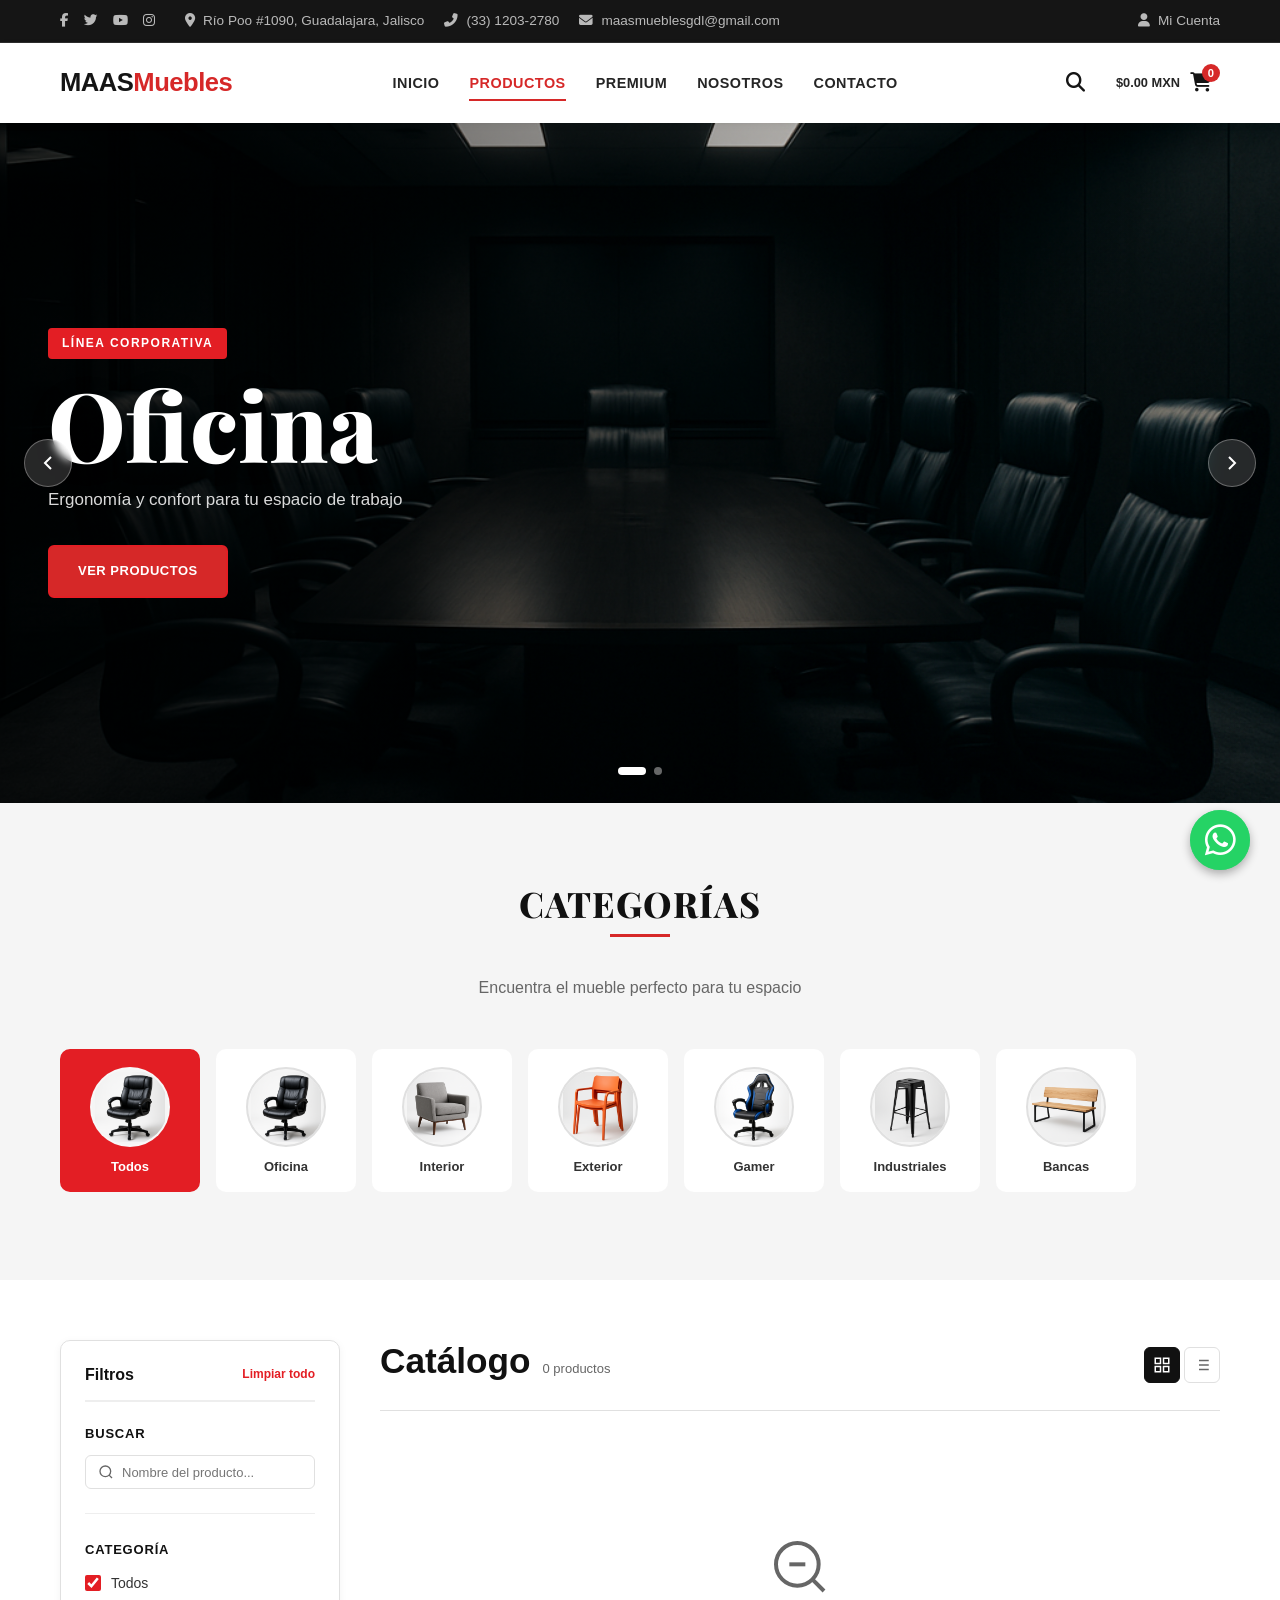
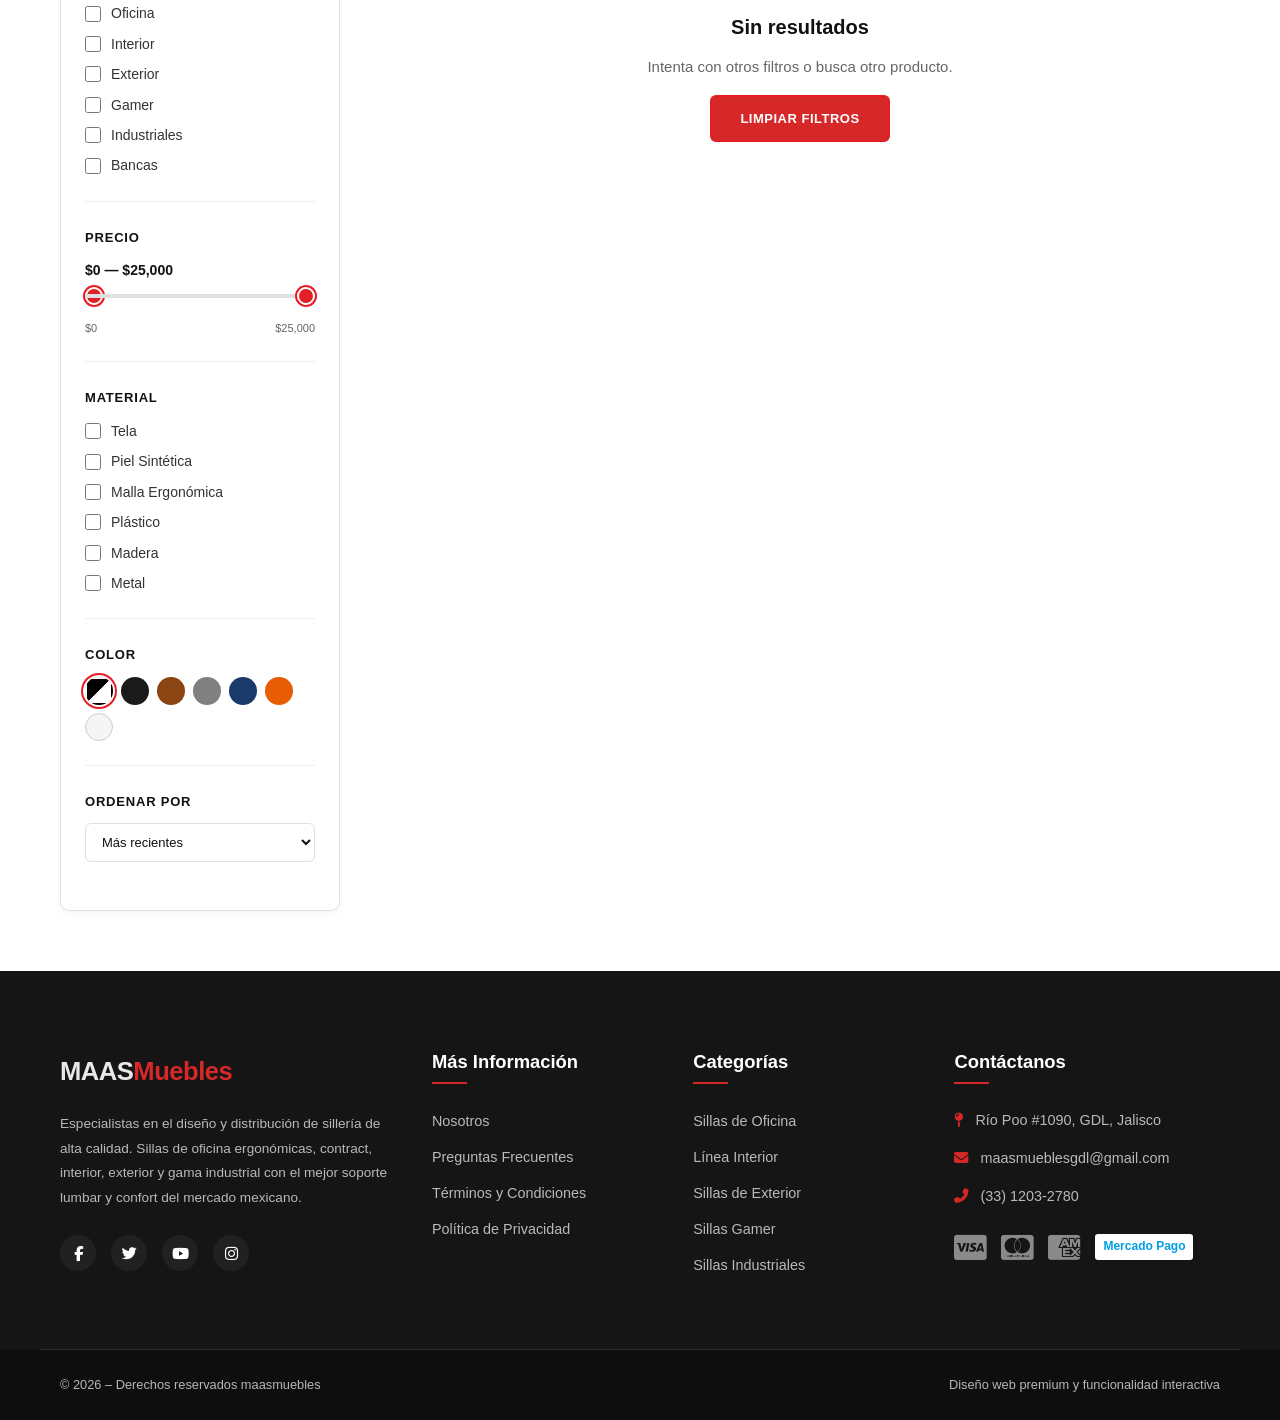
==== commit 96a7e30a: "Add files via upload" ====
--- a/catalogo.html
+++ b/catalogo.html
@@ -108,40 +108,6 @@
     </div>
   </section>
 
-  <!-- FEATURES STRIP -->
-  <section class="features" aria-label="Beneficios">
-    <div class="container features__grid">
-      <div class="feature">
-        <div class="feature__icon">
-          <svg width="32" height="32" viewBox="0 0 24 24" fill="none" stroke="currentColor" stroke-width="1.5"><rect x="2" y="5" width="20" height="14" rx="2"/><line x1="2" y1="10" x2="22" y2="10"/></svg>
-        </div>
-        <h3>Pagos Seguros</h3>
-        <p>Todas las tarjetas vía Mercado Pago</p>
-      </div>
-      <div class="feature">
-        <div class="feature__icon">
-          <svg width="32" height="32" viewBox="0 0 24 24" fill="none" stroke="currentColor" stroke-width="1.5"><rect x="1" y="3" width="15" height="13" rx="1"/><polygon points="16,8 20,8 23,11 23,16 16,16 16,8"/><circle cx="5.5" cy="18.5" r="2.5"/><circle cx="18.5" cy="18.5" r="2.5"/></svg>
-        </div>
-        <h3>Envío Gratis</h3>
-        <p>En compras mayores de $5,000 MXN</p>
-      </div>
-      <div class="feature">
-        <div class="feature__icon">
-          <svg width="32" height="32" viewBox="0 0 24 24" fill="none" stroke="currentColor" stroke-width="1.5"><path d="M3 9l9-7 9 7v11a2 2 0 0 1-2 2H5a2 2 0 0 1-2-2z"/><polyline points="9 22 9 12 15 12 15 22"/></svg>
-        </div>
-        <h3>Fabricantes</h3>
-        <p>Productos de exportación, 100% mexicanos</p>
-      </div>
-      <div class="feature">
-        <div class="feature__icon">
-          <svg width="32" height="32" viewBox="0 0 24 24" fill="none" stroke="currentColor" stroke-width="1.5"><path d="M22 16.92v3a2 2 0 0 1-2.18 2 19.79 19.79 0 0 1-8.63-3.07A19.5 19.5 0 0 1 4.69 12a19.79 19.79 0 0 1-3.07-8.67A2 2 0 0 1 3.62 1h3a2 2 0 0 1 2 1.72 12.84 12.84 0 0 0 .7 2.81 2 2 0 0 1-.45 2.11L8.09 8.91a16 16 0 0 0 6 6l1.27-1.27a2 2 0 0 1 2.11-.45 12.84 12.84 0 0 0 2.81.7A2 2 0 0 1 22 16.92z"/></svg>
-        </div>
-        <h3>Contáctanos</h3>
-        <p>L-V 9am–6pm · Sáb 9am–2pm</p>
-      </div>
-    </div>
-  </section>
-
   <!-- CATEGORIES -->
   <section class="categories" id="categorias" aria-labelledby="catTitle">
     <div class="container">
@@ -330,138 +296,128 @@
     </div>
   </section>
 
-  <!-- NOSOTROS -->
-  <section class="about" id="nosotros" aria-labelledby="aboutTitle">
-    <div class="container about__grid">
-      <div class="about__text">
-        <span class="section-tag">Quiénes Somos</span>
-        <h2 class="section-title" id="aboutTitle">Fabricantes mexicanos con visión global</h2>
-        <p>En MAAS Muebles fabricamos productos de alta calidad con estándares de exportación. Llevamos más de 15 años equipando oficinas, espacios industriales y hogares con diseño funcional y duradero.</p>
-        <ul class="about__list">
-          <li><span class="check">✓</span> Más de 200 modelos disponibles</li>
-          <li><span class="check">✓</span> Garantía de 1 año en todos los productos</li>
-          <li><span class="check">✓</span> Envíos a toda la República Mexicana</li>
-          <li><span class="check">✓</span> Atención personalizada y cotizaciones por volumen</li>
-        </ul>
-        <a href="#contacto" class="btn-primary">Contáctanos</a>
-      </div>
-      <div class="about__visual">
-        <div class="about__img-wrap">
-          <img src="images/hero-premium.png" alt="Oficina equipada con muebles MAAS" loading="lazy" />
-        </div>
-        <div class="about__badge">
-          <strong>+15</strong>
-          <span>años de experiencia</span>
-        </div>
-      </div>
-    </div>
-  </section>
-
-  <!-- CONTACT -->
-  <section class="contact" id="contacto" aria-labelledby="contactTitle">
-    <div class="container contact__grid">
-      <div class="contact__info">
-        <span class="section-tag light">Contáctanos</span>
-        <h2 class="section-title light" id="contactTitle">¿Necesitas más información?</h2>
-        <p class="contact__info-text">Estamos aquí para ayudarte a encontrar el mueble perfecto para tu espacio.</p>
-        <div class="contact__details">
-          <div class="contact__detail">
-            <div class="contact__detail-icon">📍</div>
-            <span>Río Poo #1090, Guadalajara, Jalisco</span>
-          </div>
-          <div class="contact__detail">
-            <div class="contact__detail-icon">📞</div>
-            <a href="tel:+523312032780">(33) 1203-2780</a>
-          </div>
-          <div class="contact__detail">
-            <div class="contact__detail-icon">✉</div>
-            <a href="mailto:maasmueblesgdl@gmail.com">maasmueblesgdl@gmail.com</a>
-          </div>
-        </div>
-        <div class="contact__hours">
-          <strong>Horario:</strong>
-          <span>Lun–Vie: 9am–2pm · 3pm–6pm</span>
-          <span>Sábados: 9am–2pm</span>
-        </div>
-      </div>
-      <div class="contact__form-wrap">
-        <form class="contact__form" id="contactForm" novalidate>
-          <div class="form-row">
-            <div class="form-field">
-              <label for="fname">Nombre</label>
-              <input type="text" id="fname" name="nombre" placeholder="Tu nombre" required autocomplete="name" />
-            </div>
-            <div class="form-field">
-              <label for="fphone">WhatsApp</label>
-              <input type="tel" id="fphone" name="whatsapp" placeholder="+52 33 0000-0000" autocomplete="tel" />
-            </div>
-          </div>
-          <div class="form-field">
-            <label for="femail">Correo Electrónico</label>
-            <input type="email" id="femail" name="email" placeholder="correo@ejemplo.com" required autocomplete="email" />
-          </div>
-          <div class="form-field">
-            <label for="fmessage">Mensaje</label>
-            <textarea id="fmessage" name="mensaje" rows="4" placeholder="¿En qué podemos ayudarte?" required></textarea>
-          </div>
-          <button type="submit" class="btn-primary btn-full">
-            <svg width="18" height="18" viewBox="0 0 24 24" fill="none" stroke="currentColor" stroke-width="2"><line x1="22" y1="2" x2="11" y2="13"/><polygon points="22 2 15 22 11 13 2 9 22 2"/></svg>
-            Enviar Mensaje
-          </button>
-          <p class="form-success" id="formSuccess" hidden>¡Mensaje enviado! Nos pondremos en contacto contigo pronto.</p>
-        </form>
-      </div>
-    </div>
-  </section>
-
-  <!-- FOOTER -->
-  <footer class="footer">
-    <div class="container footer__inner">
-      <div class="footer__brand">
-        <a href="#" class="navbar__logo footer-logo">
-          <span class="logo-icon">M</span><span class="logo-text">aas<span class="logo-dot">.</span></span>
-        </a>
-        <p>Fabricantes mexicanos de muebles de exportación.</p>
-      </div>
-      <div class="footer__col">
-        <h4>Más Información</h4>
-        <ul>
-          <li><a href="#">Nosotros</a></li>
-          <li><a href="#">Preguntas Frecuentes</a></li>
-          <li><a href="#">Términos y Condiciones</a></li>
-          <li><a href="#">Política de Privacidad</a></li>
-        </ul>
-      </div>
-      <div class="footer__col">
-        <h4>Categorías</h4>
-        <ul>
-          <li><a href="#" onclick="filterByCategory('oficina')">Oficina</a></li>
-          <li><a href="#" onclick="filterByCategory('interior')">Interior</a></li>
-          <li><a href="#" onclick="filterByCategory('gamer')">Gamer</a></li>
-          <li><a href="#" onclick="filterByCategory('industrial')">Industriales</a></li>
-          <li><a href="#" onclick="filterByCategory('bancas')">Bancas</a></li>
-        </ul>
-      </div>
-      <div class="footer__col">
-        <h4>Contáctanos</h4>
-        <ul>
-          <li>📍 Río Poo #1090, GDL, Jalisco</li>
-          <li><a href="mailto:maasmueblesgdl@gmail.com">✉ maasmueblesgdl@gmail.com</a></li>
-          <li><a href="tel:+523312032780">📞 (33) 1203-2780</a></li>
-        </ul>
-      </div>
-    </div>
-    <div class="footer__bottom container">
-      <p>©2025 – Derechos reservados MAAS Muebles</p>
-      <div class="footer__payments" aria-label="Métodos de pago">
-        <span>Mercado Pago</span>
-        <span>VISA</span>
-        <span>Mastercard</span>
-        <span>BBVA</span>
-        <span>Efectivo</span>
-      </div>
-    </div>
-  </footer>
+  <footer class="main-footer">
+        <div class="container footer-grid">
+            <!-- Col 1 -->
+            <div class="footer-col brand-col">
+                <a href="#" class="logo footer-logo">
+                    <span class="logo-text">MAAS<span class="accent-text">Muebles</span></span>
+                </a>
+                <p class="brand-desc">Especialistas en el diseño y distribución de sillería de alta calidad. Sillas de oficina ergonómicas, contract, interior, exterior y gama industrial con el mejor soporte lumbar y confort del mercado mexicano.</p>
+                <div class="social-links footer-socials">
+                    <a href="#" aria-label="Facebook"><i class="fab fa-facebook-f"></i></a>
+                    <a href="#" aria-label="Twitter"><i class="fab fa-twitter"></i></a>
+                    <a href="#" aria-label="YouTube"><i class="fab fa-youtube"></i></a>
+                    <a href="#" aria-label="Instagram"><i class="fab fa-instagram"></i></a>
+                </div>
+            </div>
+            <!-- Col 2 -->
+            <div class="footer-col">
+                <h3>Más Información</h3>
+                <ul class="footer-links">
+                    <li><a href="#">Nosotros</a></li>
+                    <li><a href="#">Preguntas Frecuentes</a></li>
+                    <li><a href="#">Términos y Condiciones</a></li>
+                    <li><a href="#">Política de Privacidad</a></li>
+                </ul>
+            </div>
+            <!-- Col 3 -->
+            <div class="footer-col">
+                <h3>Categorías</h3>
+                <ul class="footer-links">
+                    <li><a href="#productos" class="footer-cat-link" data-cat="oficina">Sillas de Oficina</a></li>
+                    <li><a href="#productos" class="footer-cat-link" data-cat="interior">Línea Interior</a></li>
+                    <li><a href="#productos" class="footer-cat-link" data-cat="exterior">Sillas de Exterior</a></li>
+                    <li><a href="#productos" class="footer-cat-link" data-cat="gamer">Sillas Gamer</a></li>
+                    <li><a href="#productos" class="footer-cat-link" data-cat="industriales">Sillas Industriales</a></li>
+                </ul>
+            </div>
+            <!-- Col 4 -->
+            <div class="footer-col contact-col">
+                <h3>Contáctanos</h3>
+                <ul class="footer-contact-list">
+                    <li><i class="fas fa-map-pin"></i> Río Poo #1090, GDL, Jalisco</li>
+                    <li><i class="fas fa-envelope"></i> <a href="mailto:maasmueblesgdl@gmail.com">maasmueblesgdl@gmail.com</a></li>
+                    <li><i class="fas fa-phone-alt"></i> (33) 1203-2780</li>
+                </ul>
+                <div class="payment-methods">
+                    <i class="fab fa-cc-visa" title="Visa"></i>
+                    <i class="fab fa-cc-mastercard" title="Mastercard"></i>
+                    <i class="fab fa-cc-amex" title="American Express"></i>
+                    <span class="mercado-pago-badge">Mercado Pago</span>
+                </div>
+            </div>
+        </div>
+        <div class="footer-bottom">
+            <div class="container footer-bottom-container">
+                <p>&copy; 2026 – Derechos reservados maasmuebles</p>
+                <p>Diseño web premium y funcionalidad interactiva</p>
+            </div>
+        </div>
+    </footer>
+
+    <!-- Shopping Cart Drawer (Slide-out panel) -->
+    <div class="cart-drawer" id="cart-drawer">
+        <div class="cart-drawer-overlay" id="cart-overlay"></div>
+        <div class="cart-drawer-content">
+            <div class="cart-drawer-header">
+                <h3>Tu Carrito</h3>
+                <button class="close-drawer" id="cart-close" aria-label="Cerrar carrito"><i class="fas fa-times"></i></button>
+            </div>
+            <div class="cart-drawer-body" id="cart-items-container">
+                <!-- Dynamic cart items will be loaded here by JavaScript -->
+                <div class="empty-cart-msg">
+                    <i class="fas fa-shopping-basket"></i>
+                    <p>Tu carrito está vacío.</p>
+                    <a href="#productos" class="btn btn-primary btn-sm close-drawer-action">Explorar catálogo</a>
+                </div>
+            </div>
+            <div class="cart-drawer-footer">
+                <div class="cart-summary-row">
+                    <span>Subtotal:</span>
+                    <span class="cart-drawer-subtotal" id="cart-drawer-subtotal">$0.00 MXN</span>
+                </div>
+                <p class="shipping-notice">Gastos de envío e impuestos calculados al finalizar la compra.</p>
+                <div class="cart-actions">
+                    <button class="btn btn-outline btn-block" id="clear-cart-btn">Vaciar Carrito</button>
+                    <button class="btn btn-primary btn-block checkout-btn" id="checkout-btn">Finalizar Compra</button>
+                </div>
+            </div>
+        </div>
+    </div>
+
+    <!-- Search Modal Overlay -->
+    <div class="search-modal" id="search-modal">
+        <button class="close-search" id="search-close" aria-label="Cerrar buscador"><i class="fas fa-times"></i></button>
+        <div class="search-modal-content">
+            <h2>Buscar Productos</h2>
+            <form class="search-form" id="search-modal-form">
+                <input type="search" id="search-input" placeholder="Escribe el nombre de la silla..." autofocus>
+                <button type="submit" aria-label="Buscar"><i class="fas fa-search"></i></button>
+            </form>
+            <div class="search-results" id="search-results-container">
+                <!-- Search results will show here dynamically -->
+            </div>
+        </div>
+    </div>
+
+    <!-- Quick View Modal -->
+    <div class="quick-view-modal" id="quick-view-modal">
+        <div class="quick-view-overlay" id="quick-view-close-overlay"></div>
+        <div class="quick-view-content">
+            <button class="close-quick-view" id="quick-view-close" aria-label="Cerrar vista rápida"><i class="fas fa-times"></i></button>
+            <div class="quick-view-body" id="quick-view-body">
+                <!-- Dynamically populated by JS -->
+            </div>
+        </div>
+    </div>
+
+    <!-- WhatsApp Floating Button -->
+    <a href="https://wa.me/523311367260" class="whatsapp-float" target="_blank" rel="noopener noreferrer" aria-label="Chatear por WhatsApp">
+        <i class="fab fa-whatsapp"></i>
+        <span class="whatsapp-tooltip">¿Necesitas ayuda? ¡Escríbenos!</span>
+    </a>
+
 
   <!-- PRODUCT QUICK VIEW MODAL -->
   <div class="modal-overlay" id="modalOverlay" hidden aria-modal="true" role="dialog" aria-labelledby="modalTitle">
@@ -479,6 +435,8 @@
   <!-- MOBILE FILTER OVERLAY -->
   <div class="sidebar-overlay" id="sidebarOverlay" hidden aria-hidden="true"></div>
 
+    <!-- Custom JavaScript -->
+    <script src="masmuebles.js" defer></script>
   <script src="app.js"></script>
 </body>
 </html>
